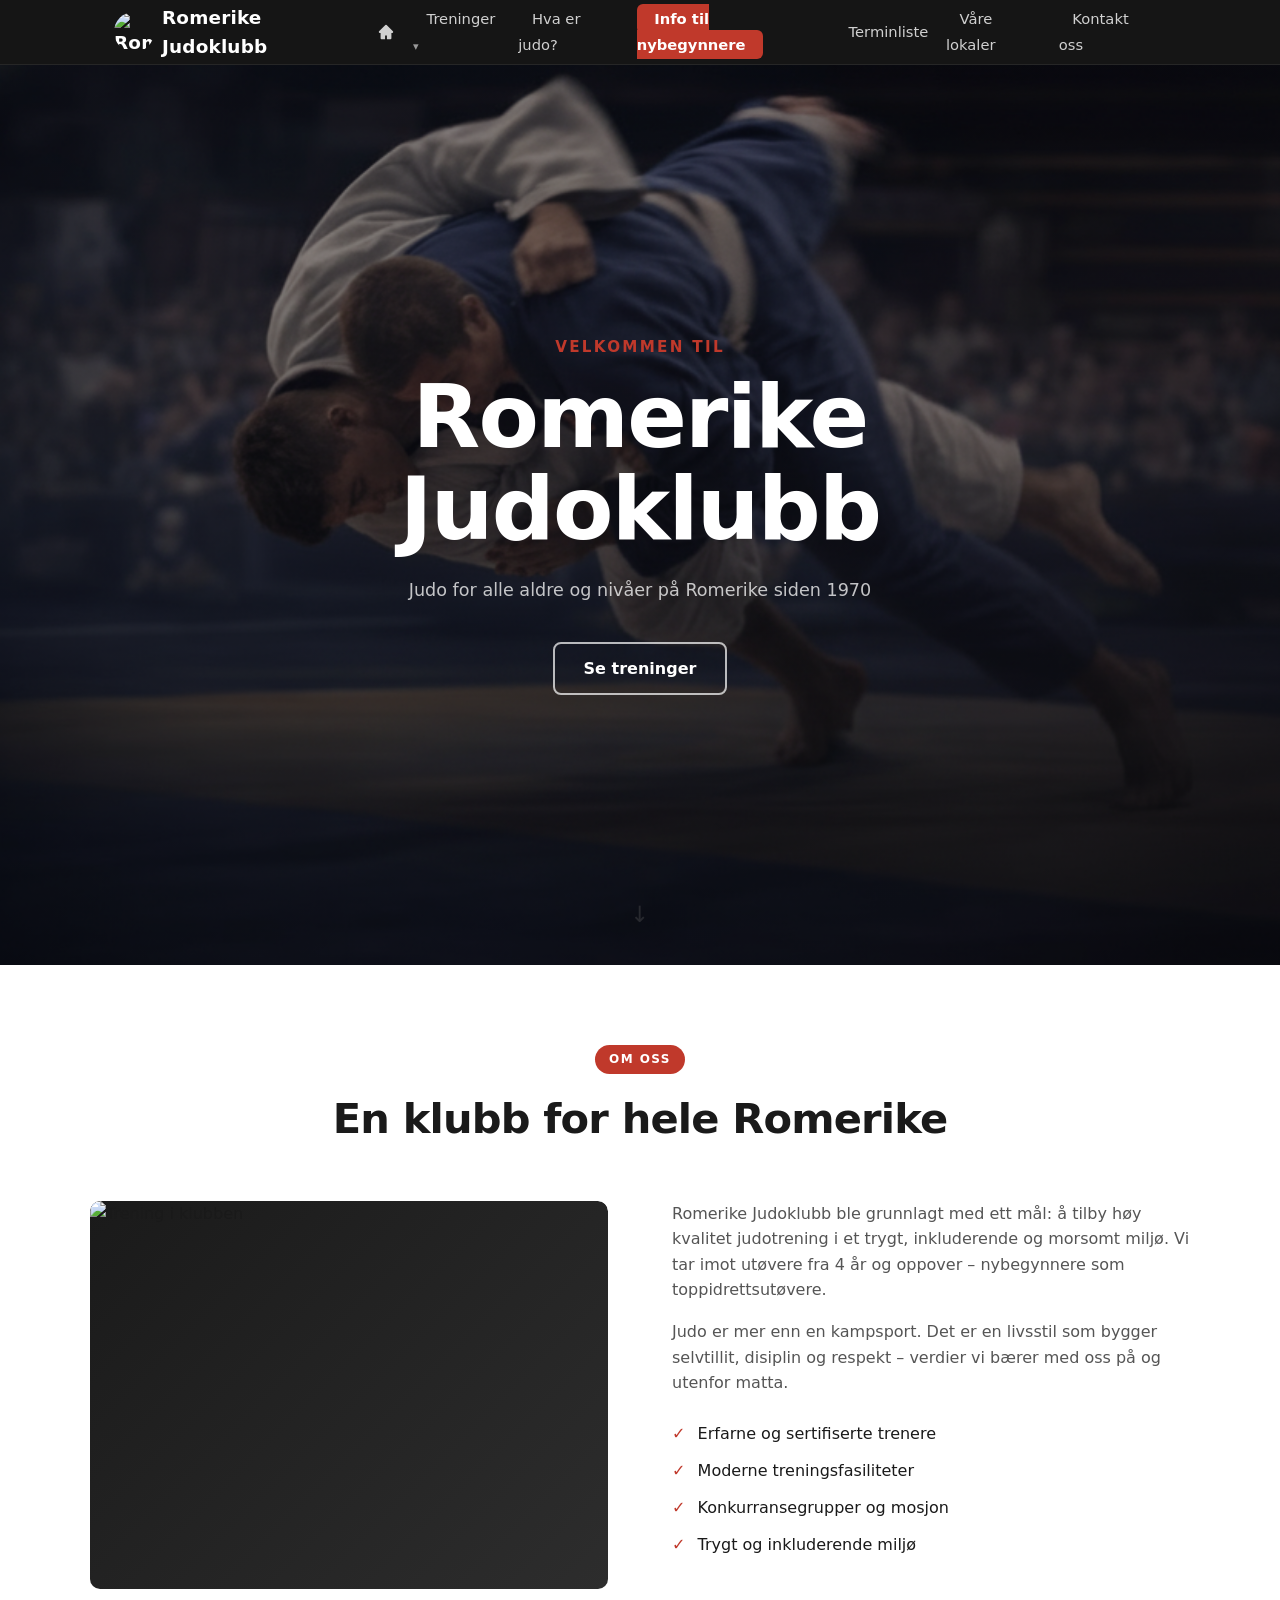
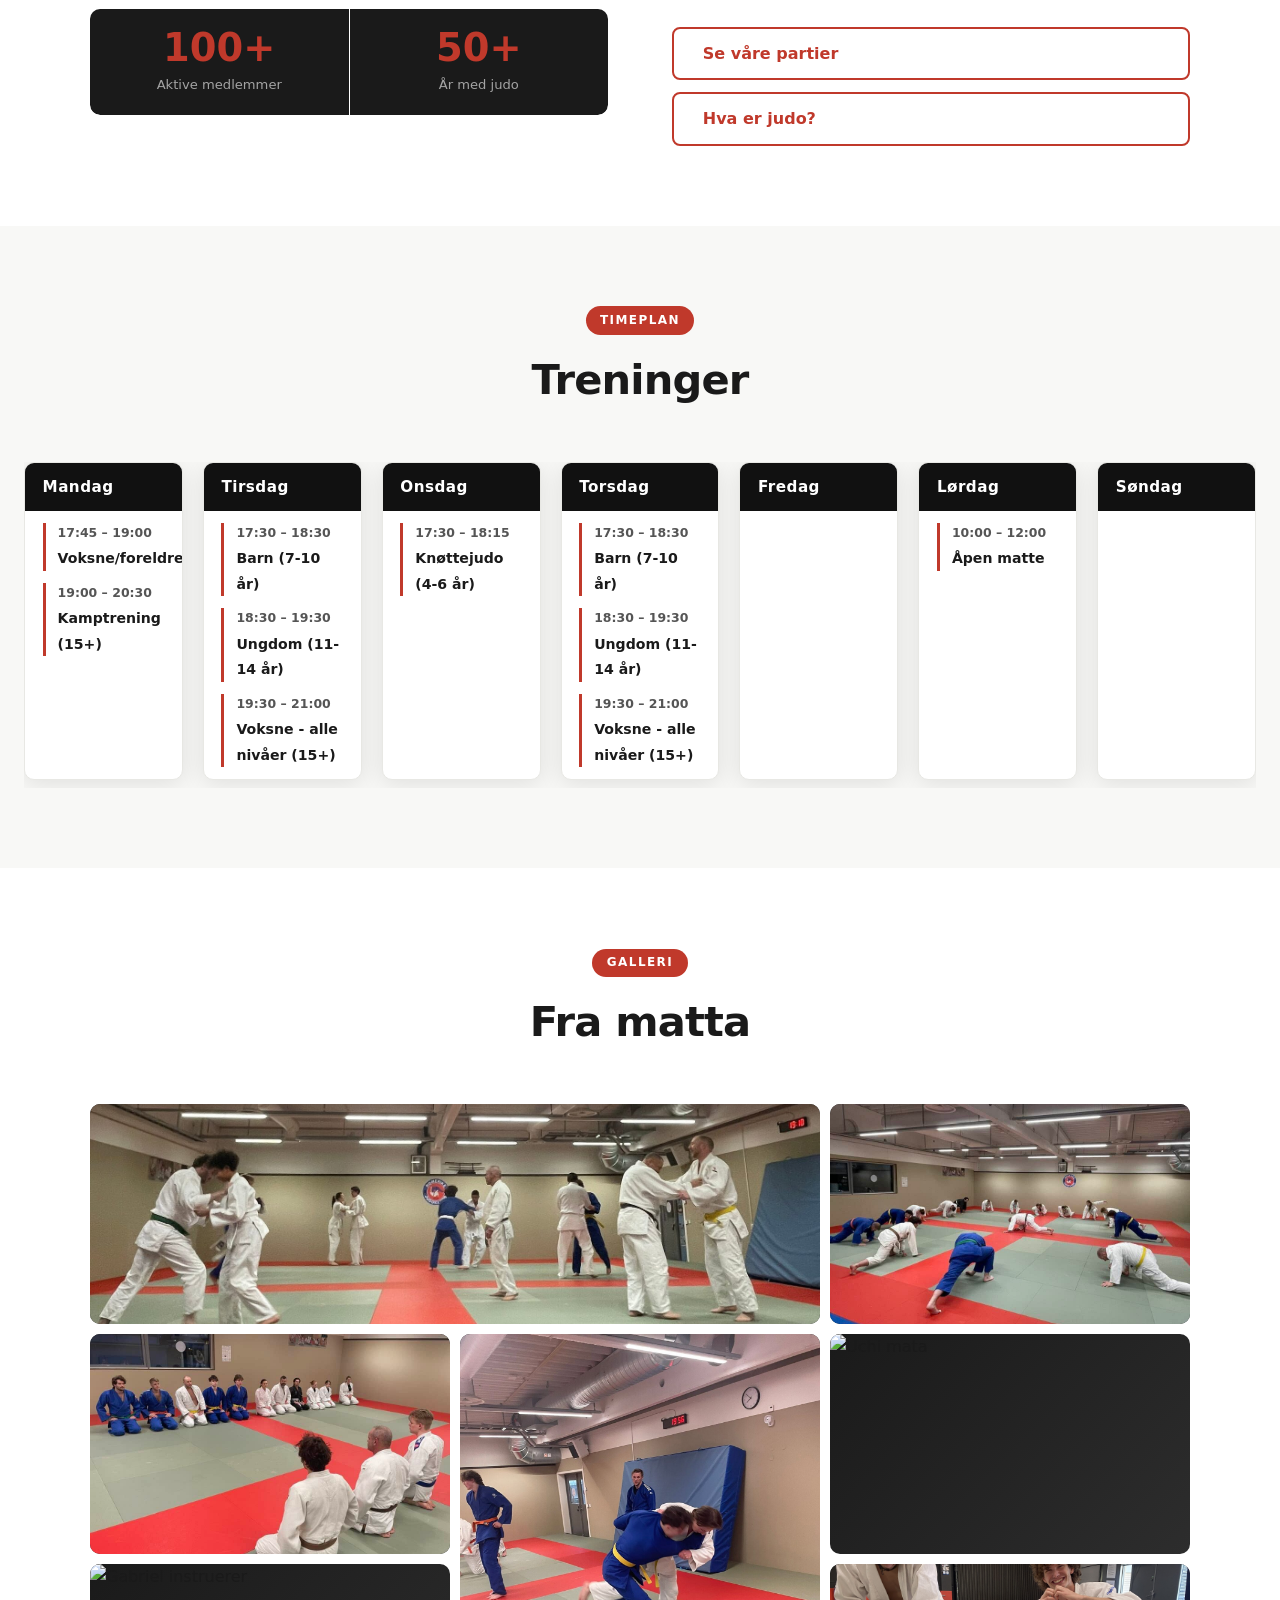
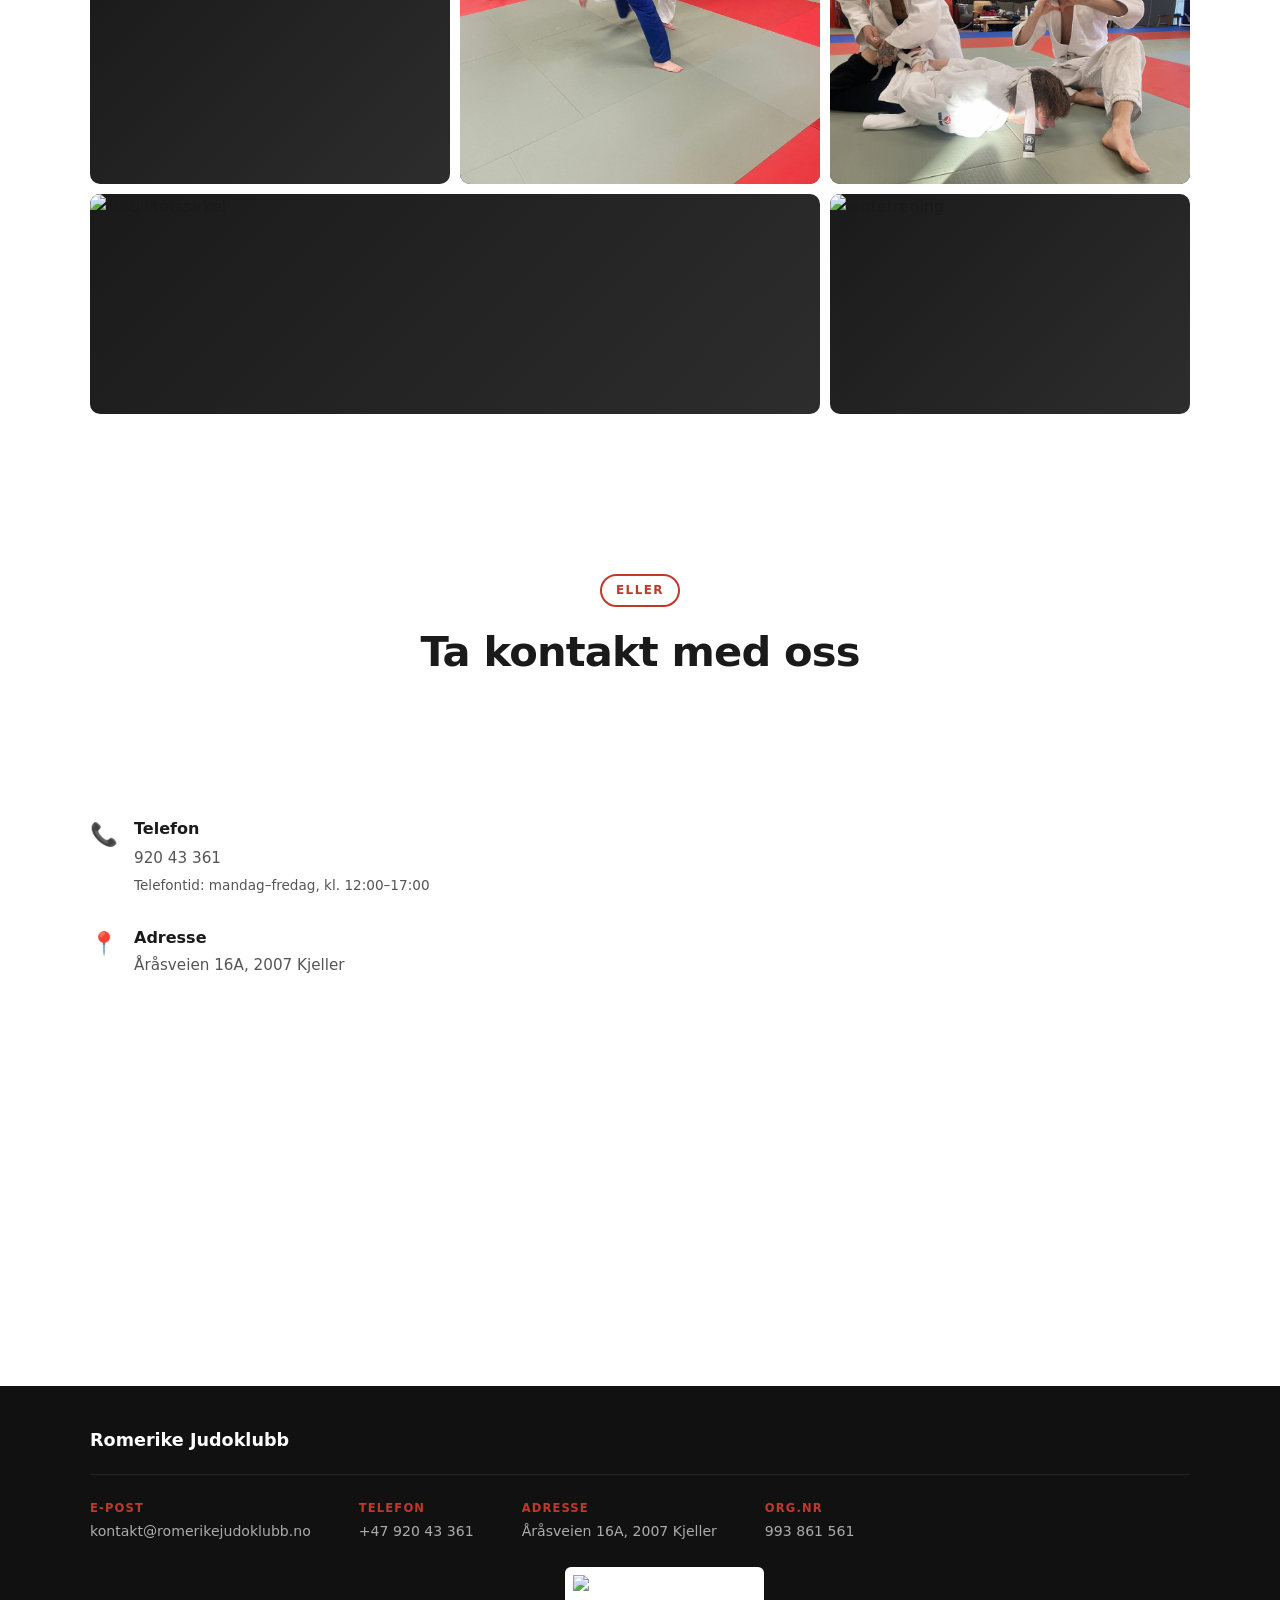
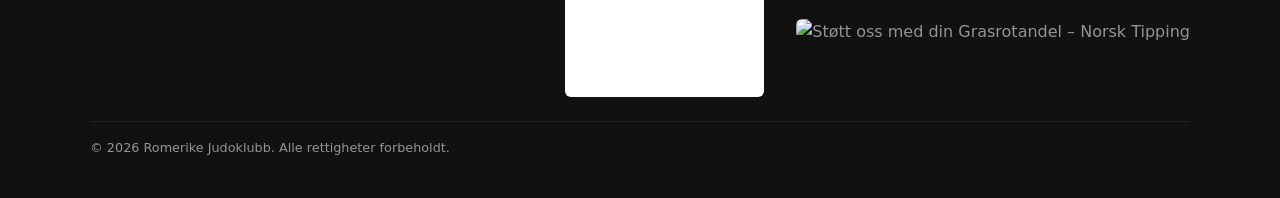
==== index.html @ 0ca70400 "Interaktivt kart, bedre bildebeskjæring, trenerbio-avsnitt, fjern kontonummer, oppdater tekst" ====
<!DOCTYPE html>
<html lang="no">
<head>
  <meta charset="UTF-8" />
  <meta name="viewport" content="width=device-width, initial-scale=1.0" />
  <title>Romerike Judoklubb</title>
  <meta name="description" content="Judo for alle aldre og nivåer - Kom og tren med oss!" />
  <link rel="stylesheet" href="style.css" />
  <link rel="icon" href="pictures/logo.webp" type="image/webp">
  <style>
    .session {
      cursor: pointer;
    }

    #session-tooltip {
      position: fixed;
      z-index: 9999;
      background: #ffffff;
      color: #111111;
      border-radius: 10px;
      box-shadow: 0 8px 32px rgba(0,0,0,0.18);
      padding: 1rem 1.25rem;
      width: 240px;
      pointer-events: none;
      opacity: 0;
      transform: translateY(6px);
      transition: opacity 0.15s, transform 0.15s;
      border-top: 3px solid #c0392b;
    }

    #session-tooltip.stt-visible {
      opacity: 1;
      transform: translateY(0);
      pointer-events: auto;
    }

    .stt-name {
      font-weight: 800;
      font-size: 0.95rem;
      margin-bottom: 0.4rem;
      color: #111;
    }

    .stt-desc {
      font-size: 0.82rem;
      color: #555;
      line-height: 1.55;
      margin-bottom: 0.5rem;
    }

    .stt-coach {
      font-size: 0.78rem;
      color: #888;
      margin-bottom: 0.75rem;
    }

    .stt-coach strong { color: #333; }

    .stt-link {
      display: inline-block;
      font-size: 0.8rem;
      font-weight: 700;
      color: #c0392b;
      text-decoration: none;
    }

    .stt-link:hover { text-decoration: underline; }
  </style>
</head>
<body>

  <!-- NAVIGATION -->
  <nav id="navbar">
    <div class="nav-inner">
      <a class="logo" href="#hero">
        <img src="pictures/logo.webp" alt="Romerike Judoklubb" class="logo-img" />
        Romerike Judoklubb      </a>
      <button class="burger" id="burger" aria-label="Meny">&#9776;</button>
      <ul class="nav-links" id="nav-links">
        <li><a href="index.html" class="nav-home" aria-label="Hjem"><svg xmlns="http://www.w3.org/2000/svg" width="18" height="18" viewBox="0 0 20 20" fill="currentColor" aria-hidden="true"><path d="M10.707 2.293a1 1 0 0 0-1.414 0l-7 7A1 1 0 0 0 3 11h1v6a1 1 0 0 0 1 1h4v-4h2v4h4a1 1 0 0 0 1-1v-6h1a1 1 0 0 0 .707-1.707l-7-7z"/></svg><span class="nav-home-text">Hjem</span></a></li>
        <li class="dropdown">
          <a href="#treninger" class="dropdown-toggle">Treninger <span class="dropdown-arrow">▾</span></a>
          <ul class="dropdown-menu">
            <li><a href="#treninger">Timeplan</a></li>
            <li><a href="kurs.html">Våre partier</a></li>
            <li><a href="team.html">Våre trenere</a></li>
          </ul>
        </li>
        <li><a href="hva-er-judo.html">Hva er judo?</a></li>
        <li><a href="info-til-nybegynnere.html" class="btn-nav">Info til nybegynnere</a></li>
        <li><a href="kalender.html">Terminliste</a></li>
        <li><a href="lokaler.html">Våre lokaler</a></li>
        <li><a href="#kontakt">Kontakt oss</a></li>
      </ul>
    </div>
  </nav>

  <!-- HERO -->
  <section id="hero">
    <img src="pictures/Hero 2.png" alt="" class="hero-bg" />
    <div class="hero-overlay"></div>
    <div class="hero-content">
      <p class="hero-sub">Velkommen til</p>
      <h1>Romerike<br/>Judoklubb</h1>
      <p class="hero-desc">Judo for alle aldre og nivåer på Romerike siden 1970</p>
      <div class="hero-btns">
        <a href="#treninger" class="btn btn-outline">Se treninger</a>
      </div>
    </div>
    <div class="hero-scroll">&#8595;</div>
  </section>

  <!-- OM OSS -->
  <section id="om-oss" class="section">
    <div class="container">
      <div class="section-header">
        <span class="label">Om oss</span>
        <h2>En klubb for hele Romerike</h2>
      </div>
      <div class="about-grid">
        <div class="about-text">
          <p>Romerike Judoklubb ble grunnlagt med ett mål: å tilby høy kvalitet judotrening i et trygt, inkluderende og morsomt miljø. Vi tar imot utøvere fra 4 år og oppover – nybegynnere som toppidrettsutøvere.</p>
          <p>Judo er mer enn en kampsport. Det er en livsstil som bygger selvtillit, disiplin og respekt – verdier vi bærer med oss på og utenfor matta.</p>
          <ul class="checkmarks">
            <li>Erfarne og sertifiserte trenere</li>
            <li>Moderne treningsfasiliteter</li>
            <li>Konkurransegrupper og mosjon</li>
            <li>Trygt og inkluderende miljø</li>
          </ul>
        </div>
        <div class="about-img-wrap">
          <div class="about-img-placeholder">
            <img src="pictures/Gruppebilde.jpg" alt="Trening i klubben" class="about-img" />
          </div>
          <div class="about-stats-overlay">
            <div class="stat"><span class="stat-num">100+</span><span class="stat-label">Aktive medlemmer</span></div>
            <div class="stat"><span class="stat-num">50+</span><span class="stat-label">År med judo</span></div>
          </div>
        </div>
        <div class="about-btns">
          <a href="kurs.html" class="btn btn-outline-red">Se våre partier</a>
          <a href="hva-er-judo.html" class="btn btn-outline-red">Hva er judo?</a>
        </div>
      </div>
    </div>
  </section>

  <!-- TRENINGER -->
  <section id="treninger" class="section section-dark">
    <div class="container-wide">
      <div class="section-header">
        <span class="label">Timeplan</span>
        <h2>Treninger</h2>
      </div>
      <div class="schedule">
        <div class="schedule-card">
          <div class="day">Mandag</div>
          <div class="sessions">
            <div class="session" data-name="Voksne/foreldre" data-desc="Dette er for deg som ønsker å trene litt judo, men på en trygg og rolig måte. Vi fokuserer på judorelaterte øvelser og kast, med stor vekt på skadeforebygging og en rolig tilnærming til judo. Treningene er åpne for alle, og vi oppfordrer spesielt foreldre og andre voksne utøvere til å bli med!" data-coach="Ståle Barreng" data-href="kurs.html#voksne-foreldre">
              <span class="time">17:45 – 19:00</span>
              <span class="class-name">Voksne/foreldre</span>
            </div>
            <div class="session" data-name="Kamptrening (15+)" data-desc="Intensiv kamptrening for de som ønsker å konkurrere eller pushe grensene sine. Fokus på randori og kampstrategi." data-coach="Ståle Barreng" data-href="kurs.html#kamptrening">
              <span class="time">19:00 – 20:30</span>
              <span class="class-name">Kamptrening (15+)</span>
            </div>
          </div>
        </div>
        <div class="schedule-card">
          <div class="day">Tirsdag</div>
          <div class="sessions">
            <div class="session" data-name="Barn (7-10 år)" data-desc="Barna lærer judoteknikk, regler og respekt for makkeren i et trygt og morsomt miljø." data-coach="Ståle Barreng" data-href="kurs.html#barn">
              <span class="time">17:30 – 18:30</span>
              <span class="class-name">Barn (7-10 år)</span>
            </div>
            <div class="session" data-name="Ungdom (11-14 år)" data-desc="For ungdom som vil utvikle tekniske ferdigheter og konkurransekunnskap. Fokus på kast, nedtagninger og randori." data-coach="Ståle Barreng" data-href="kurs.html#ungdom">
              <span class="time">18:30 – 19:30</span>
              <span class="class-name">Ungdom (11-14 år)</span>
            </div>
            <div class="session" data-name="Voksne – alle nivåer" data-desc="For alle voksne fra nybegynner til erfaren. Treningen dekker teknikk, kast og bakkejudo i et inkluderende miljø." data-coach="Filip Banach" data-href="kurs.html#voksne">
              <span class="time">19:30 – 21:00</span>
              <span class="class-name">Voksne - alle nivåer (15+)</span>
            </div>
          </div>
        </div>
        <div class="schedule-card">
          <div class="day">Onsdag</div>
          <div class="sessions">
            <div class="session" data-name="Knøttejudo (4-6 år)" data-desc="En lekbasert introduksjon til judo for de aller yngste. Fokus på motorikk, koordinasjon og gleden ved bevegelse." data-coach="Ståle Barreng" data-href="kurs.html#knottejudo">
              <span class="time">17:30 – 18:15</span>
              <span class="class-name">Knøttejudo (4-6 år)</span>
            </div>
          </div>
        </div>
        <div class="schedule-card">
          <div class="day">Torsdag</div>
          <div class="sessions">
            <div class="session" data-name="Barn (7-10 år)" data-desc="Barna lærer judoteknikk, regler og respekt for makkeren i et trygt og morsomt miljø." data-coach="Gabriel Krippendorf" data-href="kurs.html#barn">
              <span class="time">17:30 – 18:30</span>
              <span class="class-name">Barn (7-10 år)</span>
            </div>
            <div class="session" data-name="Ungdom (11-14 år)" data-desc="For ungdom som vil utvikle tekniske ferdigheter og konkurransekunnskap. Fokus på kast, nedtagninger og randori." data-coach="Gabriel Krippendorf" data-href="kurs.html#ungdom">
              <span class="time">18:30 – 19:30</span>
              <span class="class-name">Ungdom (11-14 år)</span>
            </div>
            <div class="session" data-name="Voksne – alle nivåer" data-desc="For alle voksne fra nybegynner til erfaren. Treningen dekker teknikk, kast og bakkejudo i et inkluderende miljø." data-coach="Gabriel Krippendorf" data-href="kurs.html#voksne">
              <span class="time">19:30 – 21:00</span>
              <span class="class-name">Voksne - alle nivåer (15+)</span>
            </div>
          </div>
        </div>
        <div class="schedule-card">
          <div class="day">Fredag</div>
          <div class="sessions"></div>
        </div>
        <div class="schedule-card">
          <div class="day">Lørdag</div>
          <div class="sessions">
            <div class="session" data-name="Åpen matte" data-desc="For alle! Judo, kaffe og en sosial prat." data-coach="Alle trenere" data-href="kurs.html#apen-matte">
              <span class="time">10:00 – 12:00</span>
              <span class="class-name">Åpen matte</span>
            </div>
          </div>
        </div>
        <div class="schedule-card">
          <div class="day">Søndag</div>
          <div class="sessions"></div>
        </div>
      </div>
    </div>
  </section>


  <!-- GALLERI -->
  <section id="galleri" class="section">
    <div class="container">
      <div class="section-header">
        <span class="label">Galleri</span>
        <h2>Fra matta</h2>
      </div>
      <div class="gallery">
        <div class="gallery-item gallery-wide">
          <img src="pictures/galleri-trening-matte.jpg" alt="Trening på matta" />
        </div>
        <div class="gallery-item">
          <img src="pictures/galleri-tojning.jpg" alt="Tøyning før trening" />
        </div>
        <div class="gallery-item">
          <img src="pictures/galleri-samling.jpg" alt="Samling på matta" />
        </div>
        <div class="gallery-item gallery-tall">
          <img src="pictures/galleri-kast.jpg" alt="Kast under trening" />
        </div>
        <div class="gallery-item">
          <img src="pictures/Uchi mata gulbelte.jpg" alt="Uchi mata" />
        </div>
        <div class="gallery-item">
          <img src="pictures/Gabriel Instruerer.jpg" alt="Gabriel instruerer" />
        </div>
        <div class="gallery-item gallery-wide">
          <img src="pictures/Mobilitetssirkel.JPG" alt="Mobilitetssirkel" />
        </div>
        <div class="gallery-item">
          <img src="pictures/Bundet fast.jpeg" alt="Bundet fast" />
        </div>
        <div class="gallery-item">
          <img src="pictures/Jentetrening.jpg" alt="Jentetrening" />
        </div>
      </div>
    </div>
  </section>

  <!-- KONTAKT -->
  <section id="kontakt" class="section">
    <div class="container">
      <div class="section-header">
        <span class="label" style="background:white;color:#c0392b;border:2px solid #c0392b;">Eller</span>
        <h2>Ta kontakt med oss</h2>
      </div>
      <div class="contact-info">
        <div class="contact-item">
          <div class="contact-icon">✉️</div>
          <div>
            <strong>E-post</strong>
            <a href="mailto:kontakt@romerikejudoklubb.no">kontakt@romerikejudoklubb.no</a>
          </div>
        </div>
        <div class="contact-item">
          <div class="contact-icon">📞</div>
          <div>
            <strong>Telefon</strong>
            <a href="tel:+4792043361">920 43 361</a>
            <p style="margin-top:0.3rem;font-size:0.85rem;">Telefontid: mandag–fredag, kl. 12:00–17:00</p>
          </div>
        </div>
        <div class="contact-item">
          <div class="contact-icon">📍</div>
          <div>
            <strong>Adresse</strong>
            <p>Åråsveien 16A, 2007 Kjeller</p>
          </div>
        </div>
        <iframe
          src="https://www.google.com/maps?q=%C3%85r%C3%A5sveien+16A,+2007+Kjeller&output=embed"
          width="100%" height="300" style="border:0;border-radius:10px;margin-top:0.5rem;display:block;"
          allowfullscreen="" loading="lazy" referrerpolicy="no-referrer-when-upgrade"
          title="Kart – Åråsveien 16A, Kjeller"></iframe>
      </div>
    </div>
  </section>

  <!-- FOOTER -->
  <footer>
    <div class="container footer-inner">
      <div class="footer-top">
        <div class="footer-logo">Romerike Judoklubb</div>
      </div>
      <div class="footer-contact">
        <div class="footer-contact-item">
          <span class="footer-contact-label">E-post</span>
          <a href="mailto:kontakt@romerikejudoklubb.no">kontakt@romerikejudoklubb.no</a>
        </div>
        <div class="footer-contact-item">
          <span class="footer-contact-label">Telefon</span>
          <a href="tel:+4792043361">+47 920 43 361</a>
        </div>
        <div class="footer-contact-item">
          <span class="footer-contact-label">Adresse</span>
          <span>Åråsveien 16A, 2007 Kjeller</span>
        </div>
        <div class="footer-contact-item">
          <span class="footer-contact-label">Org.nr</span>
          <span>993 861 561</span>
        </div>
      </div>
      <div class="footer-logos">
        <a href="https://www.judo.no/" target="_blank" rel="noopener">
          <img src="pictures/NJF-logo.jpg" alt="Norges Judo Forbund" class="footer-njf-logo" />
        </a>
        <a href="https://www.norsk-tipping.no/grasrotandelen/din-mottaker/993861561" target="_blank" rel="noopener" class="footer-grasrot">
          <img src="pictures/Grasrot+Plakat+Liggende.webp" alt="Støtt oss med din Grasrotandel – Norsk Tipping" />
        </a>
      </div>
      <p class="footer-copy">&copy; 2026 Romerike Judoklubb. Alle rettigheter forbeholdt.</p>
    </div>
  </footer>


  <script src="script.js"></script>

  <div id="session-tooltip" aria-hidden="true">
    <div class="stt-name"></div>
    <div class="stt-desc"></div>
    <div class="stt-coach"></div>
    <a href="#" class="stt-link">Se våre partier →</a>
  </div>

  <script>
    (function () {
      const tooltip = document.getElementById('session-tooltip');
      const ttName = tooltip.querySelector('.stt-name');
      const ttDesc = tooltip.querySelector('.stt-desc');
      const ttCoach = tooltip.querySelector('.stt-coach');
      const ttLink = tooltip.querySelector('.stt-link');
      let hideTimer;
      let activeEl = null;

      function position(el) {
        const r = el.getBoundingClientRect();
        const tw = 240;
        let left = r.right + 12;
        let top = r.top;
        if (left + tw > window.innerWidth - 8) left = r.left - tw - 12;
        if (left < 8) left = 8;
        const th = tooltip.offsetHeight;
        if (top + th > window.innerHeight - 8) top = window.innerHeight - th - 8;
        if (top < 8) top = 8;
        tooltip.style.left = left + 'px';
        tooltip.style.top = top + 'px';
      }

      function show(el) {
        clearTimeout(hideTimer);
        ttName.textContent = el.dataset.name;
        ttDesc.textContent = el.dataset.desc;
        ttCoach.innerHTML = '<strong>Trener:</strong> ' + el.dataset.coach;
        ttLink.href = el.dataset.href;
        tooltip.setAttribute('aria-hidden', 'false');
        tooltip.classList.add('stt-visible');
        position(el);
        activeEl = el;
      }

      function hide() {
        tooltip.classList.remove('stt-visible');
        tooltip.setAttribute('aria-hidden', 'true');
        activeEl = null;
      }

      function scheduleHide() {
        hideTimer = setTimeout(hide, 120);
      }

      document.querySelectorAll('.session[data-name]').forEach(function (el) {
        el.addEventListener('mouseenter', function () { show(el); });
        el.addEventListener('mouseleave', scheduleHide);
        el.addEventListener('click', function (e) {
          if (activeEl === el) { hide(); } else { show(el); e.stopPropagation(); }
        });
      });

      tooltip.addEventListener('mouseenter', function () { clearTimeout(hideTimer); });
      tooltip.addEventListener('mouseleave', scheduleHide);
      document.addEventListener('click', hide);
    })();
  </script>
</body>
</html>
---- style.css ----
/* ===== RESET & BASE ===== */
*, *::before, *::after { box-sizing: border-box; margin: 0; padding: 0; }

:root {
  --red:    #c0392b;
  --red-dk: #96281b;
  --white:  #ffffff;
  --off-white: #f8f8f6;
  --dark:   #1a1a1a;
  --dark2:  #111111;
  --grey:   #555555;
  --light-grey: #e8e8e4;
  --radius: 10px;
  --shadow: 0 4px 24px rgba(0,0,0,0.10);
}

html {
  scroll-behavior: smooth;
  overflow-x: clip;
  width: 100%;
}

body {
  font-family: 'Segoe UI', system-ui, sans-serif;
  color: var(--dark);
  background: var(--white);
  line-height: 1.6;
  overflow-x: clip;
  width: 100%;
}

a { color: inherit; text-decoration: none; }
img { max-width: 100%; }

/* ===== NAVBAR ===== */
#navbar {
  position: sticky;
  top: 0;
  z-index: 100;
  background: rgba(17, 17, 17, 0.98);
  border-bottom: 1px solid rgba(255,255,255,0.07);
}

.nav-inner {
  max-width: 1100px; margin: 0 auto;
  display: flex; align-items: center; justify-content: space-between;
  padding: 0 1.5rem; height: 64px;
}

.logo {
  color: var(--white); font-weight: 700; font-size: 1.15rem;
  display: flex; align-items: center; gap: 0.5rem;
  letter-spacing: 0.01em;
}

.logo-icon { color: var(--red); font-size: 0.7rem; }

.logo-img { height: 40px; width: 40px; object-fit: contain; border-radius: 50%; }

.nav-links {
  display: flex; align-items: center; gap: 0.25rem;
  list-style: none;
}

.nav-links a {
  color: rgba(255,255,255,0.8); padding: 0.4rem 0.85rem;
  border-radius: 6px; font-size: 0.92rem; transition: color 0.2s;
}

.nav-links a:hover { color: var(--white); }

.dropdown { position: relative; }

.dropdown-arrow { font-size: 0.7rem; opacity: 0.7; }

.dropdown-menu {
  display: none;
  position: absolute;
  top: 100%;
  left: 0;
  background: rgba(17,17,17,0.98);
  border: 1px solid rgba(255,255,255,0.08);
  border-radius: 8px;
  padding: 0.4rem 0;
  padding-top: 12px;
  min-width: 160px;
  list-style: none;
  z-index: 200;
  box-shadow: 0 8px 24px rgba(0,0,0,0.4);
}

.dropdown:hover .dropdown-menu { display: block; }

.dropdown-menu a {
  display: block;
  padding: 0.5rem 1rem;
  color: rgba(255,255,255,0.8);
  font-size: 0.9rem;
  white-space: nowrap;
  border-radius: 0;
}

.dropdown-menu a:hover {
  color: var(--white);
  background: rgba(255,255,255,0.06);
}

.nav-home { display: flex !important; align-items: center; gap: 0.4rem; }
.nav-home svg { flex-shrink: 0; }
.nav-home-text { display: none; }

.btn-nav {
  background: var(--red) !important; color: var(--white) !important;
  padding: 0.4rem 1.1rem !important; border-radius: 6px !important;
  font-weight: 600 !important;
}

.btn-nav:hover { background: var(--red-dk) !important; }

.burger {
  display: none; background: none; border: none;
  color: white; font-size: 1.5rem; cursor: pointer;
}

/* ===== BUTTONS ===== */
.btn {
  display: inline-block; padding: 0.75rem 1.8rem;
  border-radius: 8px; font-weight: 600; font-size: 1rem;
  cursor: pointer; transition: all 0.2s;
}

.btn-primary {
  background: var(--red); color: var(--white);
}
.btn-primary:hover { background: var(--red-dk); transform: translateY(-1px); }

.btn-outline {
  background: transparent; color: var(--white);
  border: 2px solid rgba(255,255,255,0.7);
}
.btn-outline:hover { border-color: white; background: rgba(255,255,255,0.08); }

.btn-outline-red {
  background: transparent; color: var(--red);
  border: 2px solid var(--red);
}
.btn-outline-red:hover { background: var(--red); color: var(--white); }

/* ===== HERO ===== */
#hero {
  position: relative;
  min-height: 100vh;
  display: flex; align-items: center; justify-content: center;
  background: #080d18;
  overflow: hidden;
}

.hero-bg {
  position: absolute; inset: 0;
  width: 100%; height: 100%;
  object-fit: cover; object-position: center top;
  z-index: 0;
}

.hero-overlay {
  position: absolute; inset: 0;
  background: linear-gradient(to bottom, rgba(0,0,0,0.35) 0%, rgba(0,0,0,0.6) 100%);
  z-index: 1;
}

.hero-content {
  position: relative; z-index: 3;
  text-align: center;
  padding: 2rem 1.5rem;
  max-width: 700px;
}

.hero-sub {
  color: var(--red); font-size: 0.95rem; font-weight: 600;
  letter-spacing: 0.15em; text-transform: uppercase; margin-bottom: 0.75rem;
}

.hero-content h1 {
  font-size: clamp(2.8rem, 7vw, 5.5rem);
  font-weight: 900; color: var(--white);
  line-height: 1.05; margin-bottom: 1.25rem;
  letter-spacing: -0.02em;
}

.hero-desc {
  color: rgba(255,255,255,0.75); font-size: 1.1rem;
  margin-bottom: 2.25rem; line-height: 1.7;
}

.hero-btns { display: flex; gap: 1rem; justify-content: center; flex-wrap: wrap; }

.hero-scroll {
  position: absolute; bottom: 2rem; left: 50%; transform: translateX(-50%);
  color: rgba(255,255,255,0.3); font-size: 1.4rem;
  animation: bounce 2s infinite;
}

@keyframes bounce {
  0%, 100% { transform: translateX(-50%) translateY(0); }
  50% { transform: translateX(-50%) translateY(8px); }
}

/* ===== SECTION BASE ===== */
.section { padding: 5rem 1.5rem; }
.section-dark { background: var(--off-white); }

.container { max-width: 1100px; margin: 0 auto; }
.container-wide { max-width: 1400px; margin: 0 auto; }

.section-header {
  text-align: center; margin-bottom: 3rem;
}

.label {
  display: inline-block;
  background: var(--red); color: white;
  font-size: 0.75rem; font-weight: 700;
  letter-spacing: 0.12em; text-transform: uppercase;
  padding: 0.3rem 0.9rem; border-radius: 20px;
  margin-bottom: 0.75rem;
}

.section-header h2 {
  font-size: clamp(1.8rem, 4vw, 2.6rem);
  font-weight: 800; letter-spacing: -0.02em;
}

/* ===== ABOUT ===== */
.about-grid {
  display: grid; grid-template-columns: 1fr 1fr; gap: 4rem;
  align-items: start;
}

.about-text p { color: var(--grey); margin-bottom: 1rem; }

.checkmarks { list-style: none; margin-top: 1.25rem; }
.checkmarks li {
  padding: 0.35rem 0; padding-left: 1.6rem; position: relative;
  color: var(--dark); font-weight: 500;
}
.checkmarks li::before {
  content: '✓'; position: absolute; left: 0;
  color: var(--red); font-weight: 700;
}

.about-stats {
  display: grid; grid-template-columns: 1fr 1fr; gap: 1.25rem;
}

.stat {
  background: var(--off-white); border-radius: var(--radius);
  padding: 1.5rem 1.25rem; text-align: center;
  border: 1px solid var(--light-grey);
}

.stat-num {
  display: block; font-size: 2.4rem; font-weight: 900;
  color: var(--red); line-height: 1;
}

.stat-label {
  display: block; font-size: 0.82rem; color: var(--grey);
  margin-top: 0.4rem; font-weight: 500;
}

/* ===== SCHEDULE ===== */
.schedule {
  display: grid;
  grid-template-columns: repeat(7, 1fr);
  gap: 1.25rem;
  overflow-x: auto;
  padding-bottom: 0.5rem;
}

.schedule-card {
  min-width: 130px;
}

.schedule-card {
  background: var(--white); border-radius: var(--radius);
  box-shadow: var(--shadow); overflow: hidden;
  border: 1px solid var(--light-grey);
}

.day {
  background: var(--dark2); color: var(--white);
  padding: 0.75rem 1.1rem; font-weight: 700; font-size: 0.95rem;
  letter-spacing: 0.03em;
}

.sessions { padding: 0.75rem 1.1rem; display: flex; flex-direction: column; gap: 0.75rem; }

.session { border-left: 3px solid var(--red); padding-left: 0.75rem; }

.time {
  display: block; font-size: 0.78rem; color: var(--grey);
  font-weight: 600; margin-bottom: 0.15rem;
}

.class-name { font-size: 0.88rem; font-weight: 600; }

/* ===== CARDS ===== */
.cards {
  display: grid; grid-template-columns: repeat(auto-fill, minmax(230px, 1fr));
  gap: 1.5rem;
}

.card {
  background: var(--white); border: 1px solid var(--light-grey);
  border-radius: var(--radius); padding: 2rem 1.5rem;
  box-shadow: var(--shadow); transition: transform 0.2s, box-shadow 0.2s;
  text-align: center;
}

.card:hover { transform: translateY(-4px); box-shadow: 0 8px 32px rgba(0,0,0,0.13); }

.card-icon { font-size: 2.2rem; margin-bottom: 0.75rem; }
.card h3 { font-size: 1.15rem; font-weight: 700; margin-bottom: 0.25rem; }
.card-age {
  display: inline-block; background: var(--red); color: white;
  font-size: 0.72rem; font-weight: 700; padding: 0.2rem 0.7rem;
  border-radius: 20px; margin-bottom: 0.75rem;
}
.card p { color: var(--grey); font-size: 0.9rem; line-height: 1.6; }

/* ===== NEWS ===== */
.news-grid {
  display: grid; grid-template-columns: repeat(auto-fill, minmax(280px, 1fr));
  gap: 1.5rem;
}

.news-card {
  background: var(--white); border-radius: var(--radius);
  padding: 1.75rem; box-shadow: var(--shadow);
  border: 1px solid var(--light-grey); transition: transform 0.2s;
}
.news-card:hover { transform: translateY(-3px); }

.news-date {
  font-size: 0.75rem; font-weight: 700; color: var(--red);
  text-transform: uppercase; letter-spacing: 0.1em; margin-bottom: 0.5rem;
}

.news-card h3 { font-size: 1.05rem; font-weight: 700; margin-bottom: 0.6rem; }
.news-card p { color: var(--grey); font-size: 0.9rem; margin-bottom: 1rem; }
.news-link { color: var(--red); font-weight: 600; font-size: 0.88rem; }
.news-link:hover { text-decoration: underline; }

/* ===== CONTACT ===== */
.contact-grid {
  display: grid; grid-template-columns: 1fr 1.4fr; gap: 4rem;
  align-items: start;
}

.contact-grid--form-only {
  grid-template-columns: 1fr;
  max-width: 600px;
  margin: 0 auto;
}

.contact-item {
  display: flex; gap: 1rem; align-items: flex-start;
  margin-bottom: 1.75rem;
}

.contact-icon { font-size: 1.4rem; flex-shrink: 0; margin-top: 0.1rem; }

.contact-item strong { display: block; font-weight: 700; margin-bottom: 0.2rem; }
.contact-item p, .contact-item a { color: var(--grey); font-size: 0.95rem; }
.contact-item a:hover { color: var(--red); }

.contact-form { display: flex; flex-direction: column; gap: 1.1rem; }

.form-group { display: flex; flex-direction: column; gap: 0.35rem; }

.form-group label { font-weight: 600; font-size: 0.88rem; }

.form-group input,
.form-group textarea {
  border: 1.5px solid var(--light-grey); border-radius: 8px;
  padding: 0.7rem 1rem; font-size: 0.95rem; font-family: inherit;
  transition: border-color 0.2s; background: var(--white);
  resize: vertical;
}

.form-group input:focus,
.form-group textarea:focus {
  outline: none; border-color: var(--red);
  box-shadow: 0 0 0 3px rgba(192,57,43,0.1);
}

.form-success {
  display: none; color: #2e7d32; font-weight: 600; font-size: 0.92rem;
}

/* ===== FOOTER ===== */
footer {
  background: var(--dark2); color: rgba(255,255,255,0.55);
  padding: 2.5rem 1.5rem;
}

.footer-inner {
  display: flex; flex-direction: column;
  gap: 1.5rem;
}

.footer-top {
  display: flex; align-items: center; justify-content: space-between;
  flex-wrap: wrap; gap: 1rem;
  padding-bottom: 1.25rem;
  border-bottom: 1px solid rgba(255,255,255,0.08);
}

.footer-logo {
  color: var(--white); font-weight: 800; font-size: 1.1rem;
}

.footer-links { display: flex; gap: 1.5rem; flex-wrap: wrap; }
.footer-links a { font-size: 0.88rem; transition: color 0.2s; }
.footer-links a:hover { color: var(--white); }

.footer-contact {
  display: flex; flex-wrap: wrap; gap: 1.25rem 3rem;
}

.footer-contact-item {
  display: flex; flex-direction: column; gap: 0.2rem;
}

.footer-contact-label {
  font-size: 0.72rem; font-weight: 700; text-transform: uppercase;
  letter-spacing: 0.1em; color: var(--red);
}

.footer-contact-item a,
.footer-contact-item span:not(.footer-contact-label) {
  font-size: 0.88rem; color: rgba(255,255,255,0.65);
}

.footer-contact-item a:hover { color: var(--white); }

.footer-logos {
  display: flex;
  flex-direction: row;
  align-items: center;
  gap: 2rem;
  flex-wrap: wrap;
  margin-left: auto;
}

.footer-grasrot {
  display: block;
  max-width: min(480px, 100%);
  border-radius: 6px;
  overflow: hidden;
  transition: opacity 0.2s;
}
.footer-grasrot:hover { opacity: 0.85; }
.footer-grasrot img { width: 100%; display: block; }

.footer-logos a:not(.footer-grasrot) { transition: opacity 0.2s; }
.footer-logos a:not(.footer-grasrot):hover { opacity: 0.85; }

.footer-njf-logo {
  display: block;
  height: 130px;
  width: auto;
  border-radius: 6px;
  flex-shrink: 0;
  background: white;
  padding: 8px;
}

@media (max-width: 768px) {
  .footer-logos { flex-direction: column; align-items: flex-start; margin-left: 0; }
}

.footer-copy {
  font-size: 0.8rem;
  padding-top: 1rem;
  border-top: 1px solid rgba(255,255,255,0.08);
}


/* ===== ABOUT IMAGE ===== */
.about-img-wrap {
  position: relative; border-radius: var(--radius); overflow: hidden;
  grid-row: 1 / 3;
}

.about-btns {
  display: flex; flex-direction: column; gap: 0.75rem; align-self: start;
}

.about-img-placeholder {
  width: 100%; aspect-ratio: 4/3;
  background: linear-gradient(135deg, #1a1a1a, #2d2d2d);
  border-radius: var(--radius); overflow: hidden;
  position: relative; display: flex; align-items: center; justify-content: center;
}

.about-img {
  position: absolute; inset: 0; width: 100%; height: 100%;
  object-fit: cover; object-position: center;
  border-radius: var(--radius);
}

.about-img[src=""] { display: none; }

.about-stats-overlay {
  display: grid; grid-template-columns: 1fr 1fr; gap: 1px;
  margin-top: 1.25rem;
}

.about-stats-overlay .stat {
  background: var(--dark); color: white;
  border-radius: 0; padding: 1.25rem 1rem; text-align: center;
  border: none;
}

.about-stats-overlay .stat:first-child { border-radius: var(--radius) 0 0 var(--radius); }
.about-stats-overlay .stat:last-child  { border-radius: 0 var(--radius) var(--radius) 0; }

.about-stats-overlay .stat-num { color: var(--red); }
.about-stats-overlay .stat-label { color: rgba(255,255,255,0.6); }

/* ===== GALLERY ===== */
.gallery {
  display: grid;
  grid-template-columns: repeat(3, 1fr);
  grid-auto-rows: 220px;
  grid-auto-flow: row dense;
  gap: 10px;
}

.gallery-item {
  position: relative; overflow: hidden; border-radius: var(--radius);
  background: linear-gradient(135deg, #1a1a1a, #2d2d2d);
  display: flex; align-items: center; justify-content: center;
  cursor: pointer;
}

.gallery-item img {
  position: absolute; inset: 0; width: 100%; height: 100%;
  object-fit: cover; object-position: center;
  transition: transform 0.4s ease;
}

.gallery-item img[src=""] { display: none; }

.gallery-item:hover img { transform: scale(1.06); }

.gallery-wide {
  grid-column: span 2;
}

.gallery-wide img {
  object-position: center 80%;
}

.gallery-item img[src*="Mobilitetssirkel"] {
  object-position: center 40%;
}

.gallery-tall {
  grid-row: span 2;
}

/* ===== IMG HINT (shown when no image) ===== */
.img-hint {
  position: relative; z-index: 1;
  color: rgba(255,255,255,0.4); font-size: 0.82rem; font-weight: 500;
  pointer-events: none; text-align: center; padding: 0.5rem;
}



/* ===== SUB-PAGE HEADER ===== */
.page-header {
  background: linear-gradient(135deg, #080d18 0%, #1a1a1a 40%, #2a0a08 100%);
  padding: 5rem 1.5rem 4rem;
  text-align: center;
  position: relative;
}

.page-header::before {
  content: '';
  position: absolute; inset: 0;
  background: radial-gradient(ellipse 60% 80% at 60% 50%, rgba(192,57,43,0.15) 0%, transparent 70%);
}

.page-header .label,
.page-header h1 { position: relative; z-index: 1; }

.page-header h1 {
  font-size: clamp(2rem, 5vw, 3.5rem);
  font-weight: 900; color: var(--white);
  letter-spacing: -0.02em; margin-top: 0.75rem;
}

/* ===== ANIMATIONS ===== */
.fade-in {
  opacity: 0; transform: translateY(20px);
  transition: opacity 0.5s ease, transform 0.5s ease;
}
.fade-in.visible { opacity: 1; transform: translateY(0); }

/* ===== RESPONSIVE ===== */
@media (max-width: 768px) {
  .section { padding-left: 0; padding-right: 0; }
  .container { padding: 0 1.5rem; }
  .about-grid { grid-template-columns: 1fr; gap: 2.5rem; }
  .about-img-wrap { grid-row: auto; }
  .contact-grid { grid-template-columns: 1fr; gap: 2.5rem; }
  .gallery {
    grid-template-columns: 1fr 1fr;
    grid-auto-rows: 160px;
  }
  .gallery-tall { grid-row: span 2; }

  .nav-links {
    display: none; flex-direction: column;
    position: absolute; top: 64px; left: 0; right: 0;
    background: rgba(17,17,17,0.98);
    padding: 1rem 1.5rem 1.5rem;
    gap: 0.25rem;
  }

  .nav-links.open { display: flex; }
  .nav-links a { display: block; padding: 0.6rem 0.85rem; }
  .burger { display: block; }
  .nav-home-text { display: inline; }

  .dropdown-menu {
    display: none;
    position: static;
    background: transparent;
    border: none;
    box-shadow: none;
    padding: 0;
    text-align: center;
  }
  .dropdown:hover .dropdown-menu { display: none; }
  .dropdown.open .dropdown-menu { display: block; }
  .dropdown-menu a { font-size: 0.88rem; opacity: 0.85; }
  .dropdown-toggle { text-align: center; width: 100%; }
}

@media (max-width: 768px) {
  .hero-content { padding: 2rem 1.5rem; }
}

@media (max-width: 480px) {
  .about-stats { grid-template-columns: 1fr 1fr; }
  .hero-btns { flex-direction: column; align-items: center; }
}

/* ===== LIGHTBOX ===== */
.lightbox-overlay {
  position: fixed;
  inset: 0;
  background: rgba(0,0,0,0.85);
  display: flex;
  align-items: center;
  justify-content: center;
  z-index: 9999;
  cursor: zoom-out;
  padding: 2rem;
}

.lightbox-overlay img {
  max-width: 100%;
  max-height: 100%;
  border-radius: 8px;
  box-shadow: 0 20px 60px rgba(0,0,0,0.5);
}

/* ===== PRISER (info-til-nybegynnere.html) ===== */
.price-intro {
  max-width: 640px; margin: 1.1rem auto 0; text-align: center;
  color: var(--grey); font-size: 0.95rem;
}

.price-highlight {
  max-width: 480px; margin: 2rem auto 0;
  background: var(--off-white); border: 1px solid var(--light-grey);
  border-radius: var(--radius); padding: 1.25rem 1.5rem;
  text-align: center;
}
.price-highlight-label {
  display: block; font-size: 0.78rem; font-weight: 700; text-transform: uppercase;
  letter-spacing: 0.06em; color: var(--grey); margin-bottom: 0.4rem;
}
.price-highlight-amount {
  display: block; font-size: 1.8rem; font-weight: 800; color: var(--dark);
}
.price-highlight-note {
  display: block; font-size: 0.85rem; color: var(--grey); margin-top: 0.35rem;
}

.price-group-heading {
  text-align: center; font-size: 1.05rem; font-weight: 800; color: var(--dark);
  margin: 2.5rem auto 0;
}
.price-group-heading span {
  font-weight: 500; font-size: 0.85rem; color: var(--grey);
}

.price-cards {
  display: grid; grid-template-columns: repeat(auto-fit, minmax(200px,1fr));
  gap: 1.25rem; max-width: 800px; margin: 1rem auto 0;
}
.price-card {
  background: var(--white); border: 1px solid var(--light-grey); border-radius: var(--radius);
  box-shadow: var(--shadow); padding: 1.5rem 1.25rem; text-align: center;
}
.price-card-name { font-size: 1.05rem; font-weight: 800; }
.price-card-age {
  display: inline-block; background: #f3f3f3; color: var(--grey);
  font-size: 0.72rem; font-weight: 700; padding: 0.2rem 0.7rem; border-radius: 20px;
  margin: 0.5rem 0 1rem; letter-spacing: 0.05em; text-transform: uppercase;
}
.price-card-amount { font-size: 1.5rem; font-weight: 800; color: var(--red); }
.price-card-period { font-size: 0.82rem; color: var(--grey); margin-top: 0.2rem; }

.price-callout {
  max-width: 640px; margin: 1.5rem auto 0; text-align: left;
  background: var(--off-white); border-left: 4px solid var(--red);
  border-radius: 0 var(--radius) var(--radius) 0;
  padding: 1rem 1.25rem; font-size: 0.92rem; color: var(--dark);
}
.price-callout-alt { border-left-color: #888; }
.price-callout strong { display: block; margin-bottom: 0.25rem; }

.price-examples {
  display: grid; grid-template-columns: repeat(auto-fit, minmax(260px,1fr));
  gap: 1.25rem; max-width: 700px; margin: 2rem auto 0;
}
.price-example {
  background: var(--off-white); border: 1px solid var(--light-grey); border-radius: var(--radius);
  padding: 1.25rem 1.5rem;
}
.price-example-title { font-weight: 800; margin-bottom: 0.75rem; }
.price-example-line {
  display: flex; justify-content: space-between; gap: 1rem; font-size: 0.9rem;
  color: var(--grey); padding: 0.2rem 0;
}
.price-example-total {
  display: flex; justify-content: space-between; gap: 1rem; font-size: 0.95rem;
  font-weight: 800; color: var(--dark);
  border-top: 1px solid var(--light-grey); margin-top: 0.6rem; padding-top: 0.6rem;
}
.price-example-total span:last-child { white-space: nowrap; }

.price-example-group-label {
  font-size: 0.72rem; font-weight: 700; text-transform: uppercase; letter-spacing: 0.05em;
  color: var(--grey); margin: 0.2rem 0 0.35rem;
}
.price-example-subtotal {
  display: flex; justify-content: space-between; gap: 1rem; font-size: 0.88rem;
  font-weight: 700; color: var(--dark);
  padding-bottom: 0.5rem; margin-bottom: 0.6rem;
  border-bottom: 1px dashed var(--light-grey);
}
.price-example-subtotal span:last-child { white-space: nowrap; }

.price-note {
  max-width: 640px; margin: 1.1rem auto 0; text-align: center;
  font-size: 0.88rem; color: var(--grey);
}
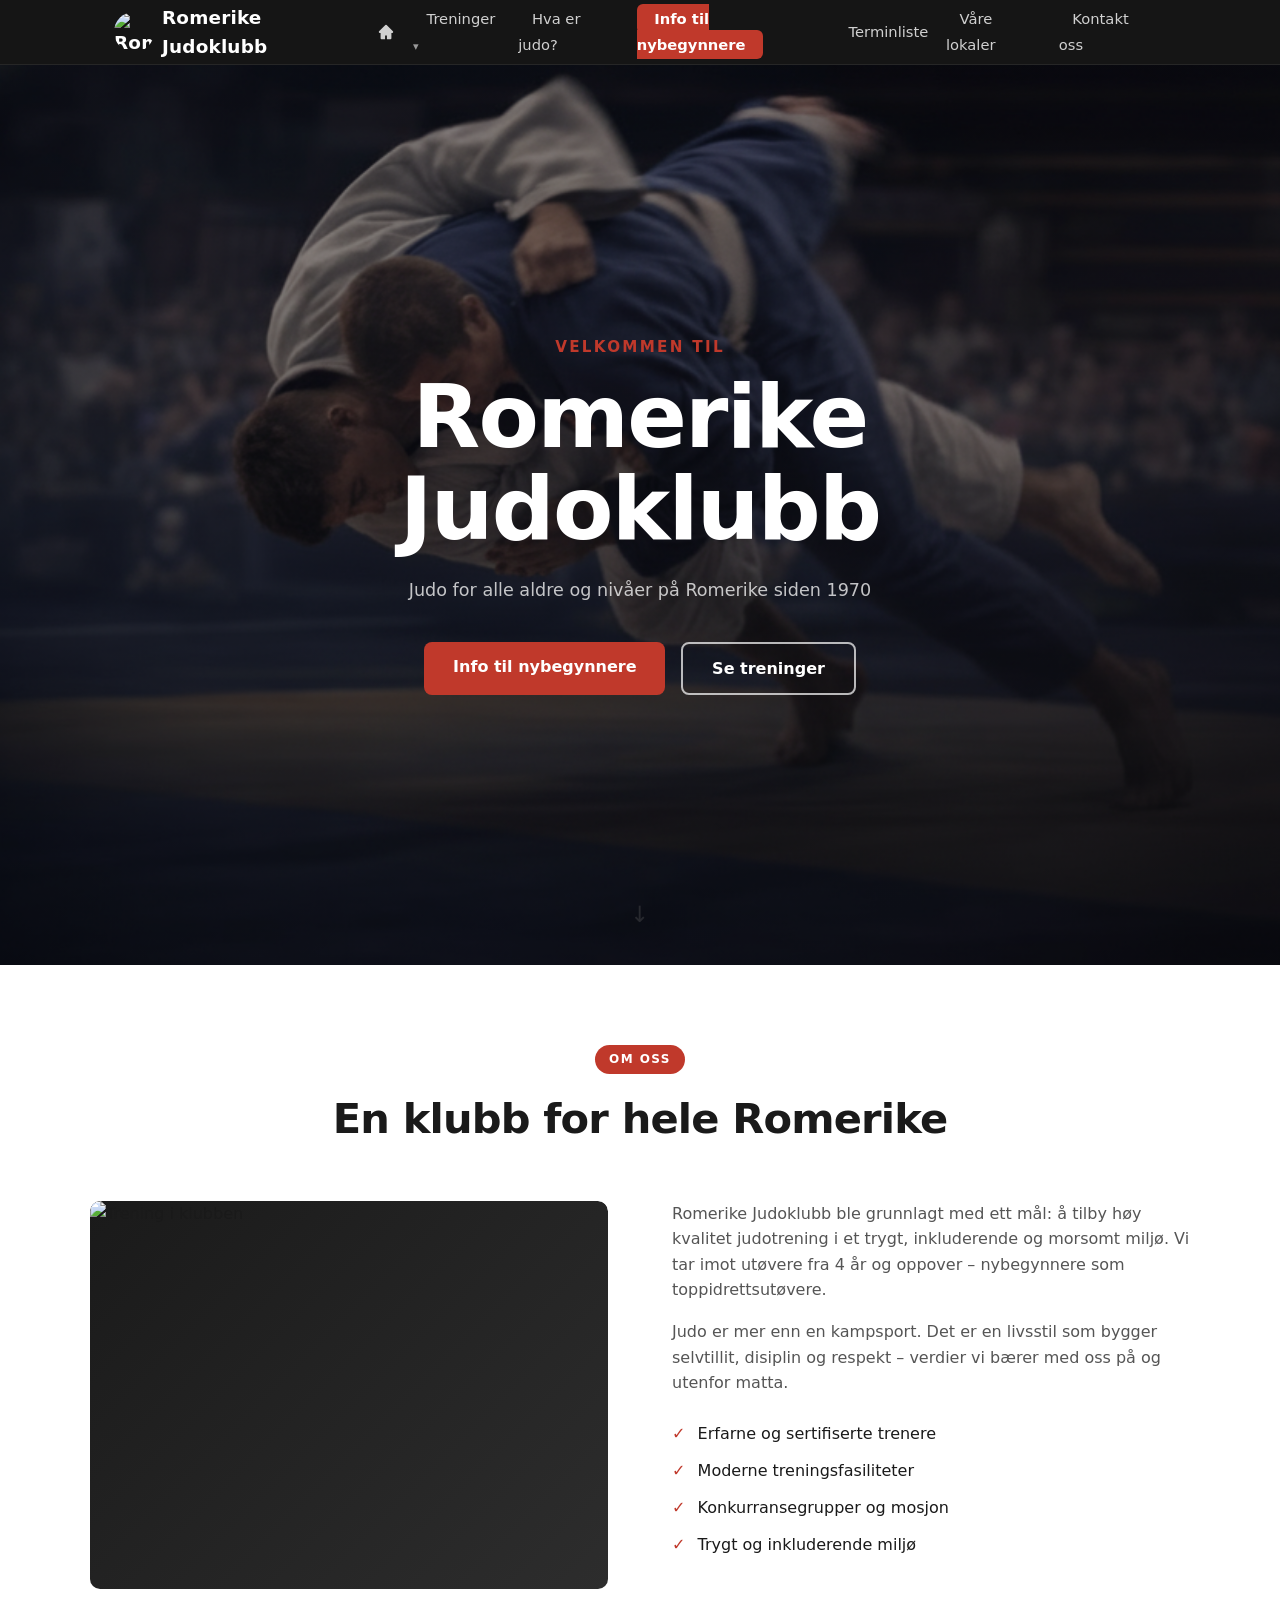
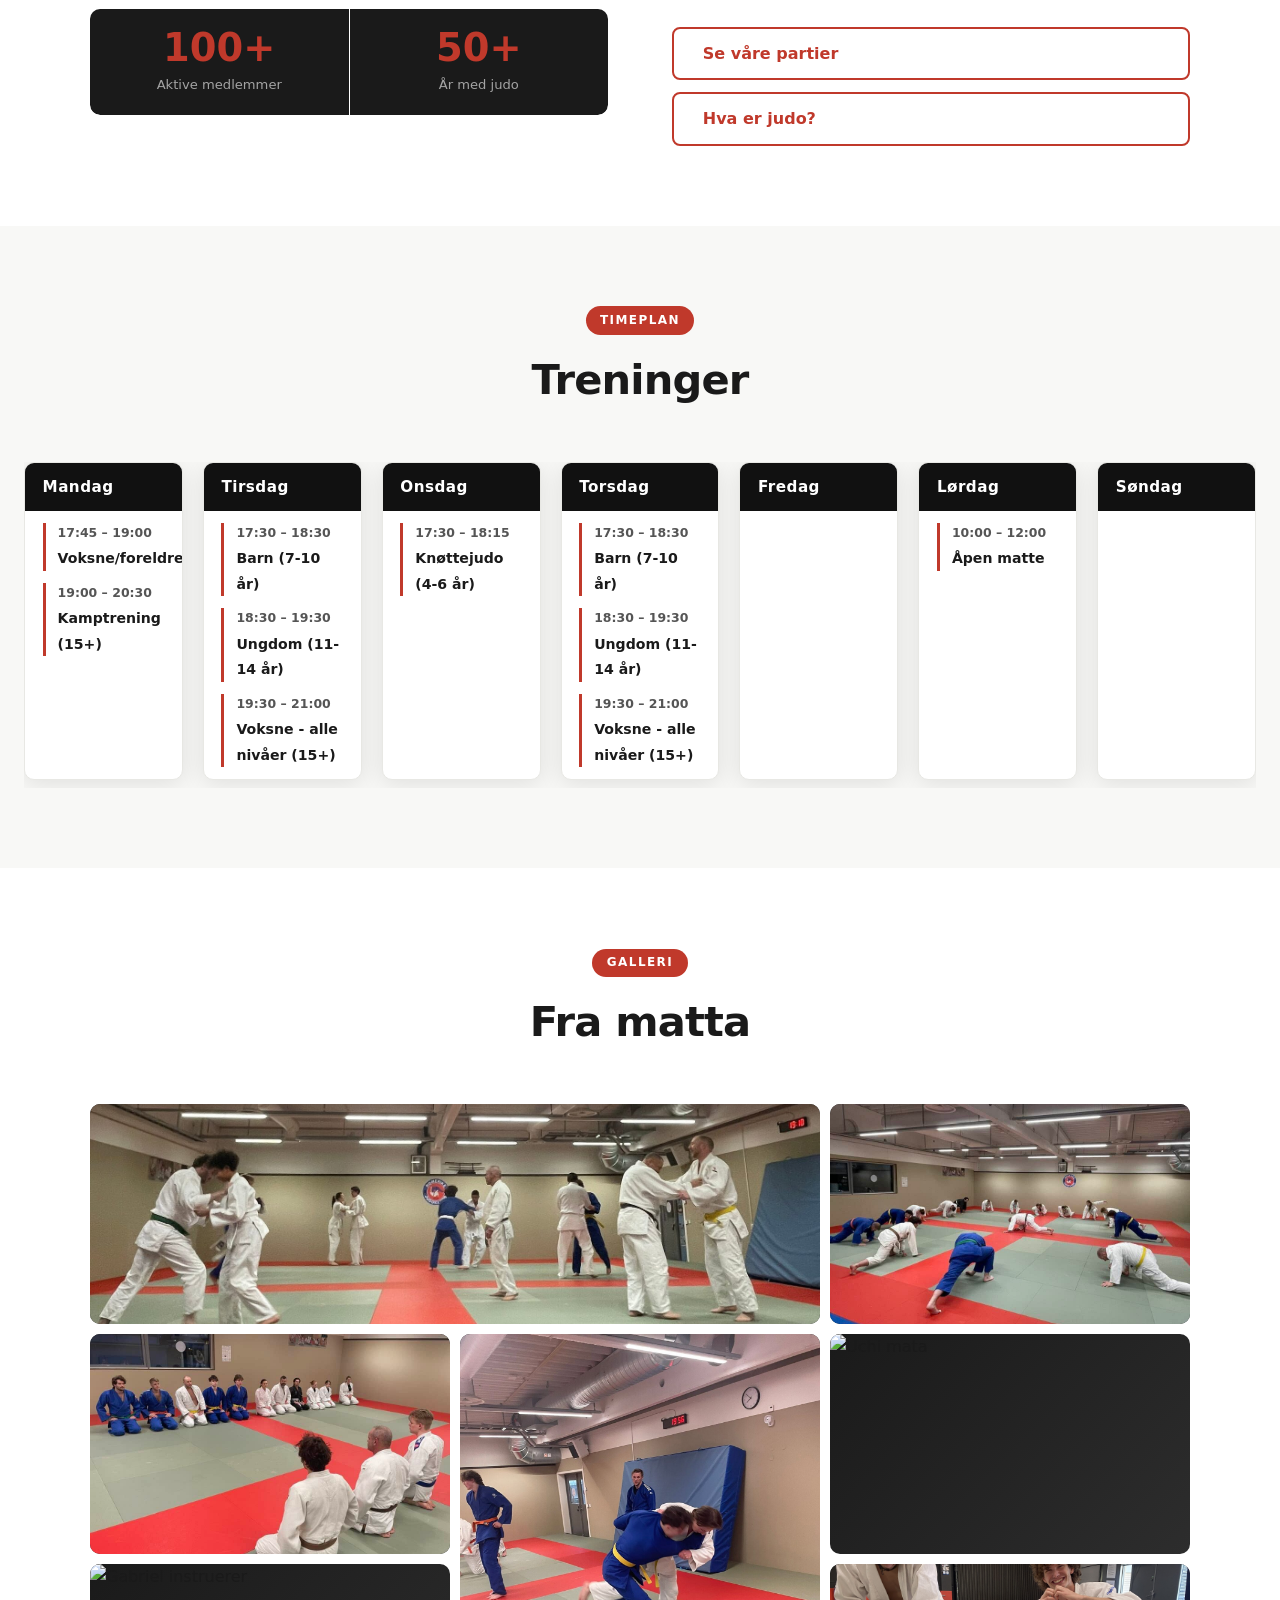
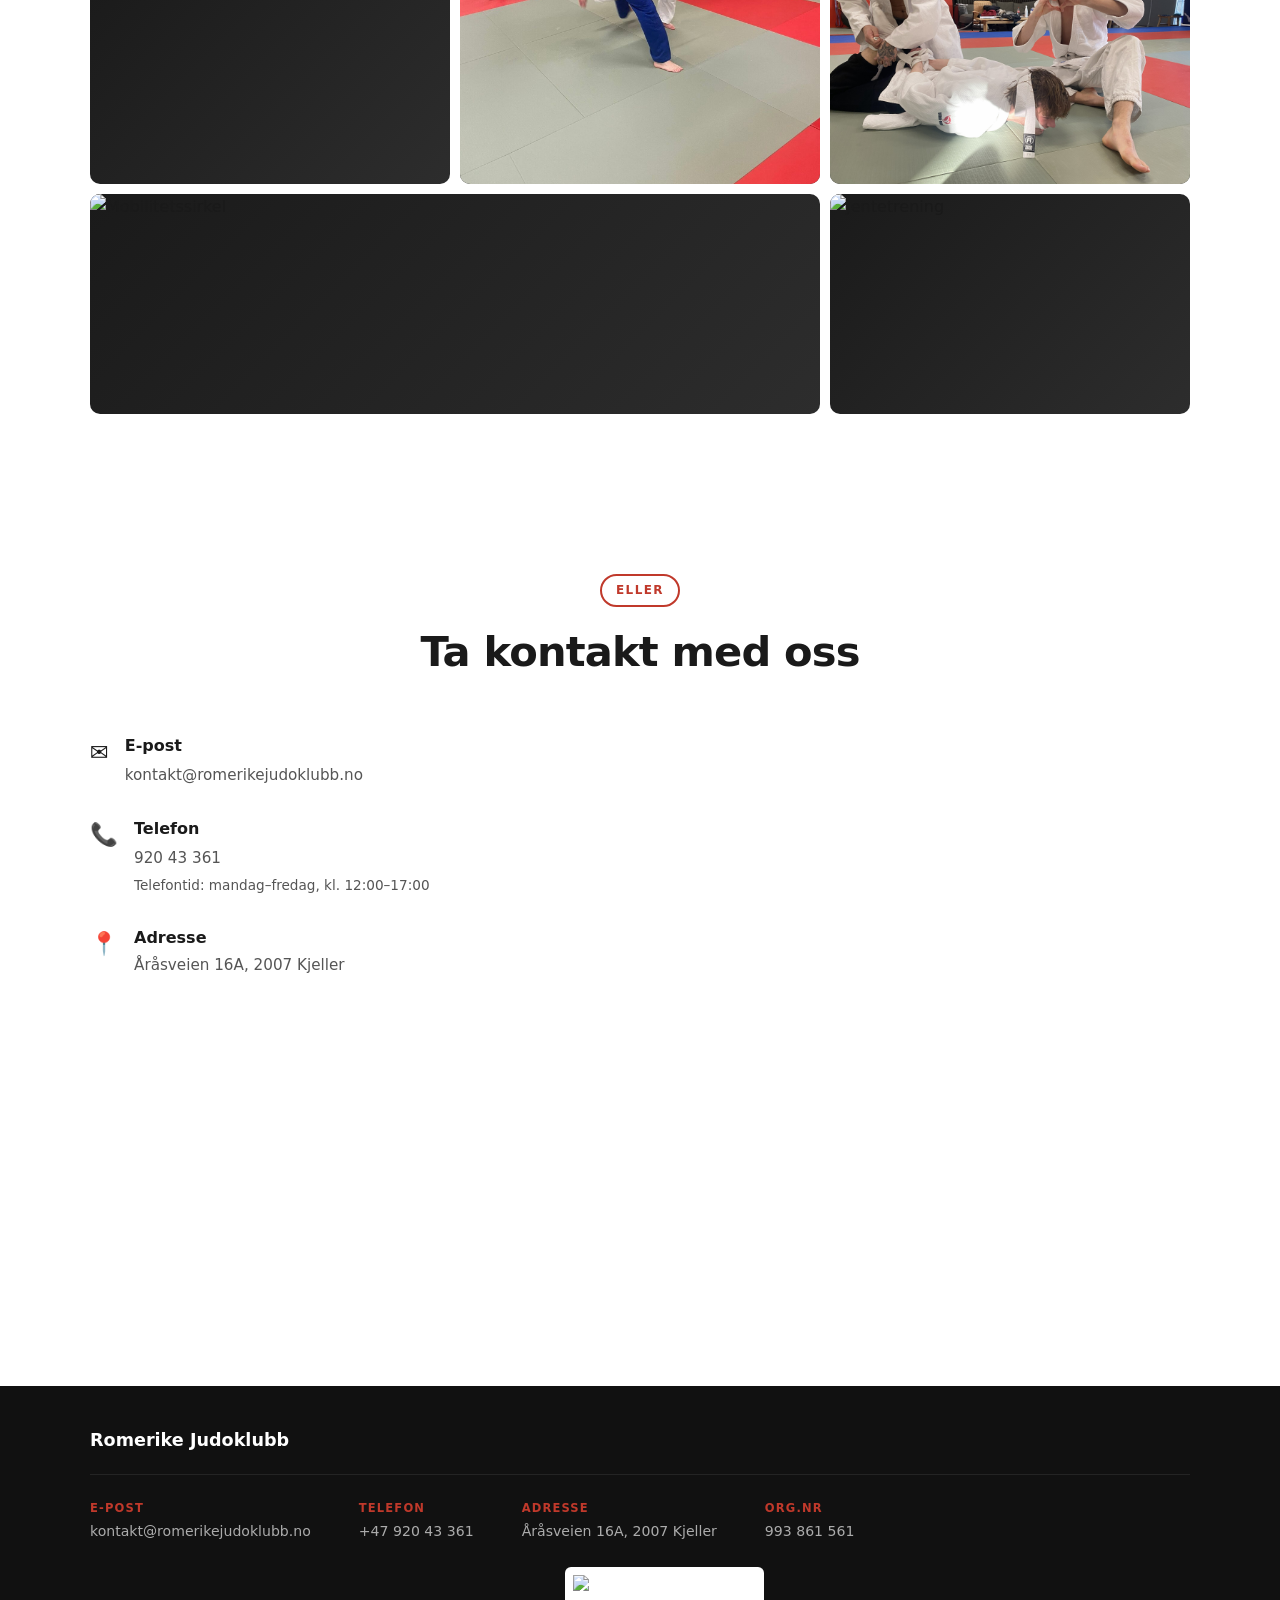
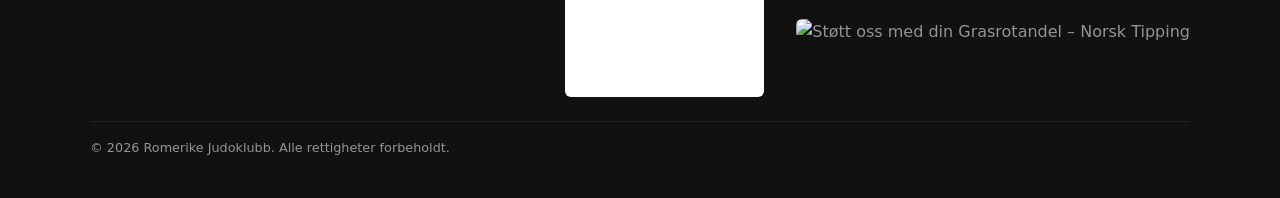
==== commit a02c0bde: "Legg til Info til nybegynnere-knapp i hero" ====
--- a/index.html
+++ b/index.html
@@ -104,6 +104,7 @@
       <h1>Romerike<br/>Judoklubb</h1>
       <p class="hero-desc">Judo for alle aldre og nivåer på Romerike siden 1970</p>
       <div class="hero-btns">
+        <a href="info-til-nybegynnere.html" class="btn btn-primary">Info til nybegynnere</a>
         <a href="#treninger" class="btn btn-outline">Se treninger</a>
       </div>
     </div>
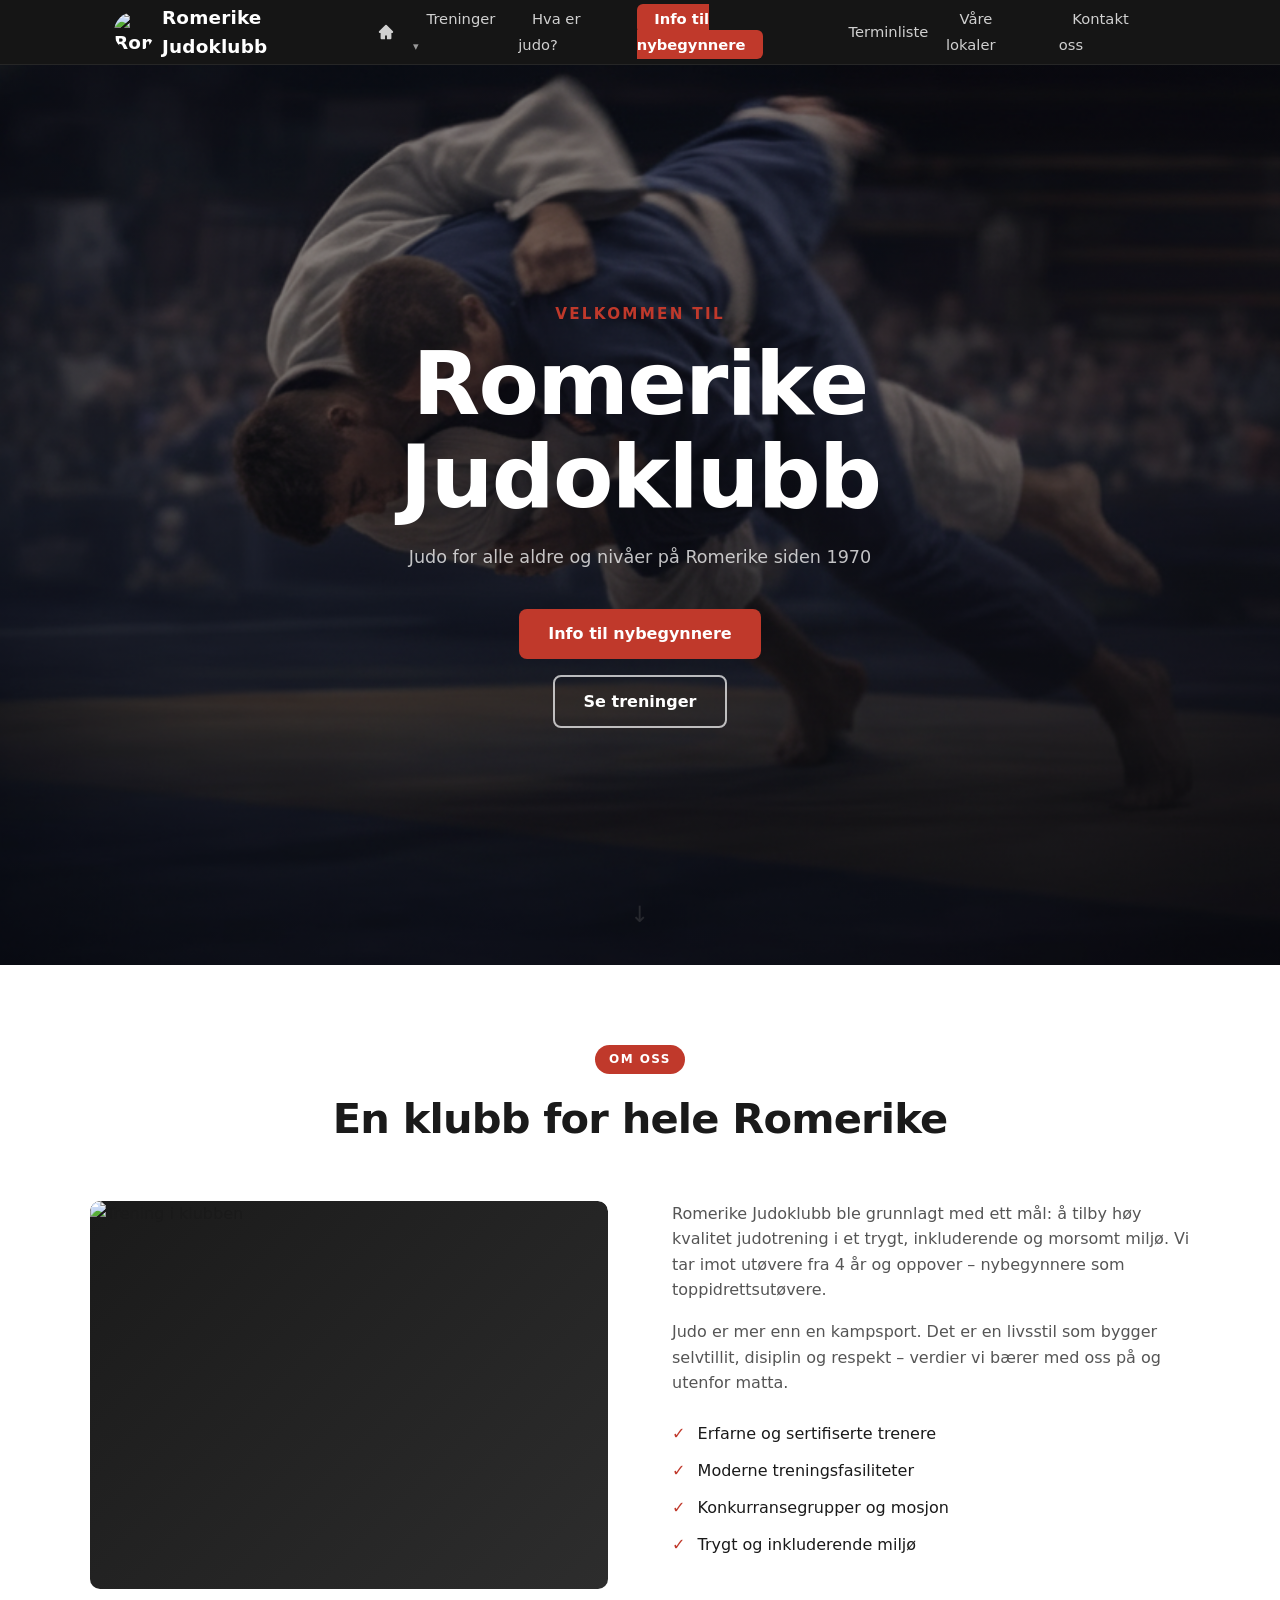
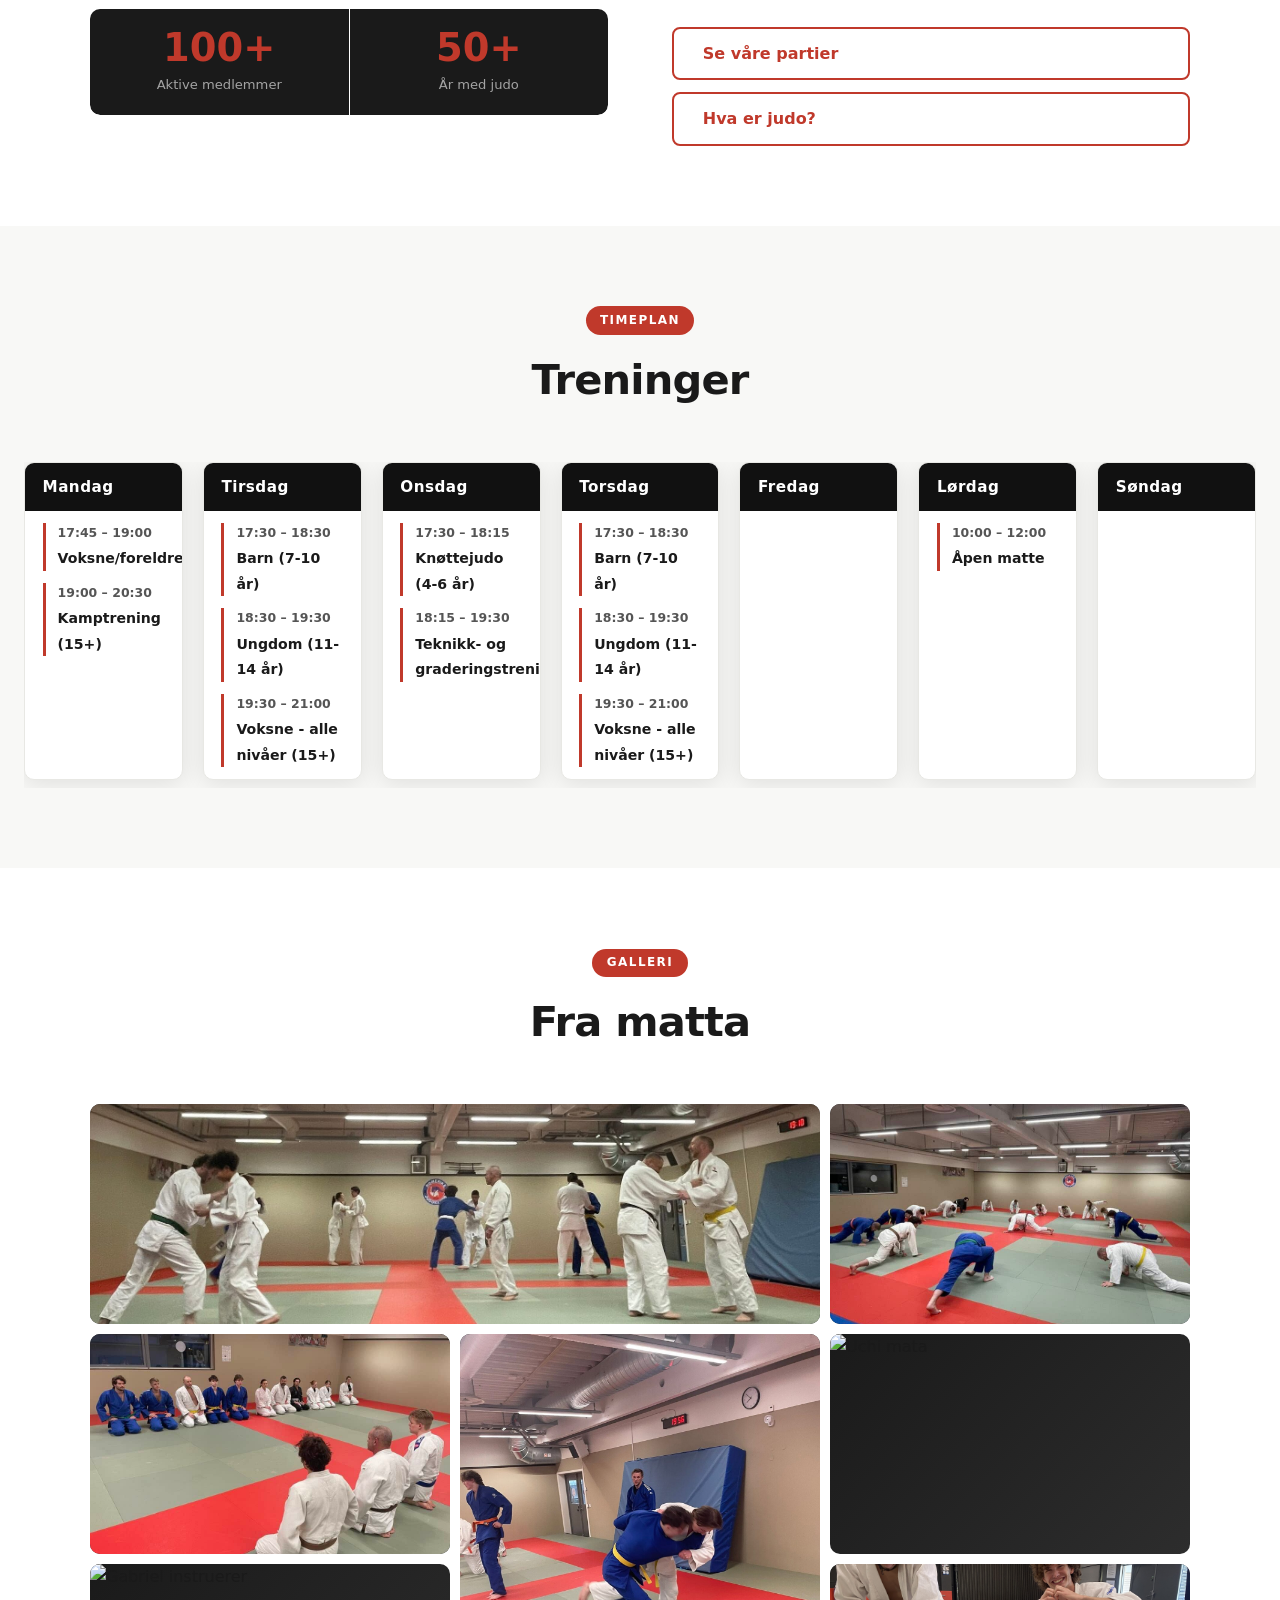
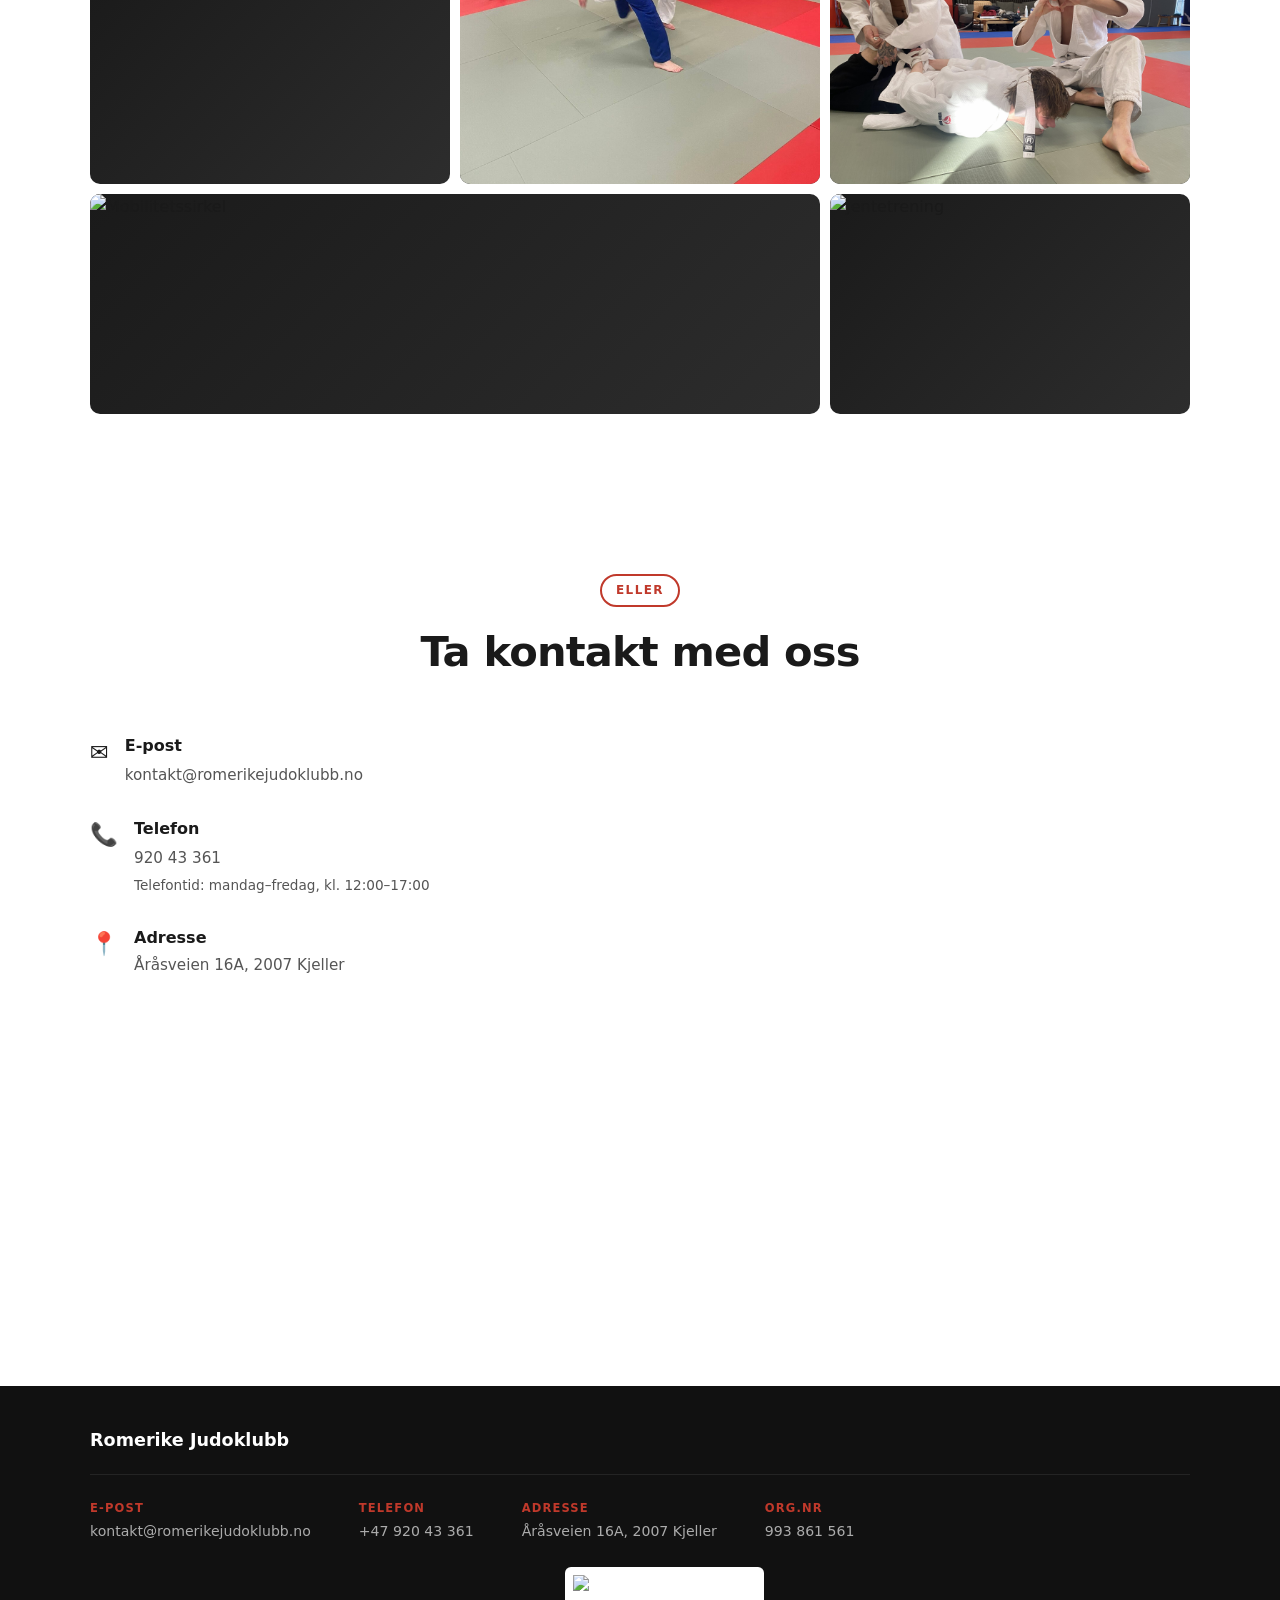
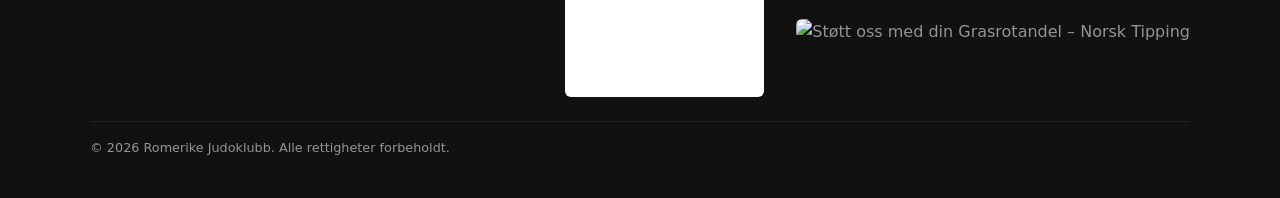
==== commit e062f56c: "Legg til Teknikk- og graderingstrening onsdager" ====
--- a/index.html
+++ b/index.html
@@ -191,6 +191,10 @@
               <span class="time">17:30 – 18:15</span>
               <span class="class-name">Knøttejudo (4-6 år)</span>
             </div>
+            <div class="session" data-name="Teknikk- og graderingstrening" data-desc="Fokus på finpuss av teknikker opp mot gradering. Treningene er åpne for alle ferdighetsnivåer, men vi anbefaler å avtale med en treningspartner." data-coach="" data-href="kurs.html#teknikk-gradering">
+              <span class="time">18:15 – 19:30</span>
+              <span class="class-name">Teknikk- og graderingstrening</span>
+            </div>
           </div>
         </div>
         <div class="schedule-card">
--- a/style.css
+++ b/style.css
@@ -192,7 +192,7 @@
   margin-bottom: 2.25rem; line-height: 1.7;
 }
 
-.hero-btns { display: flex; gap: 1rem; justify-content: center; flex-wrap: wrap; }
+.hero-btns { display: flex; flex-direction: column; align-items: center; gap: 1rem; justify-content: center; flex-wrap: wrap; }
 
 .hero-scroll {
   position: absolute; bottom: 2rem; left: 50%; transform: translateX(-50%);
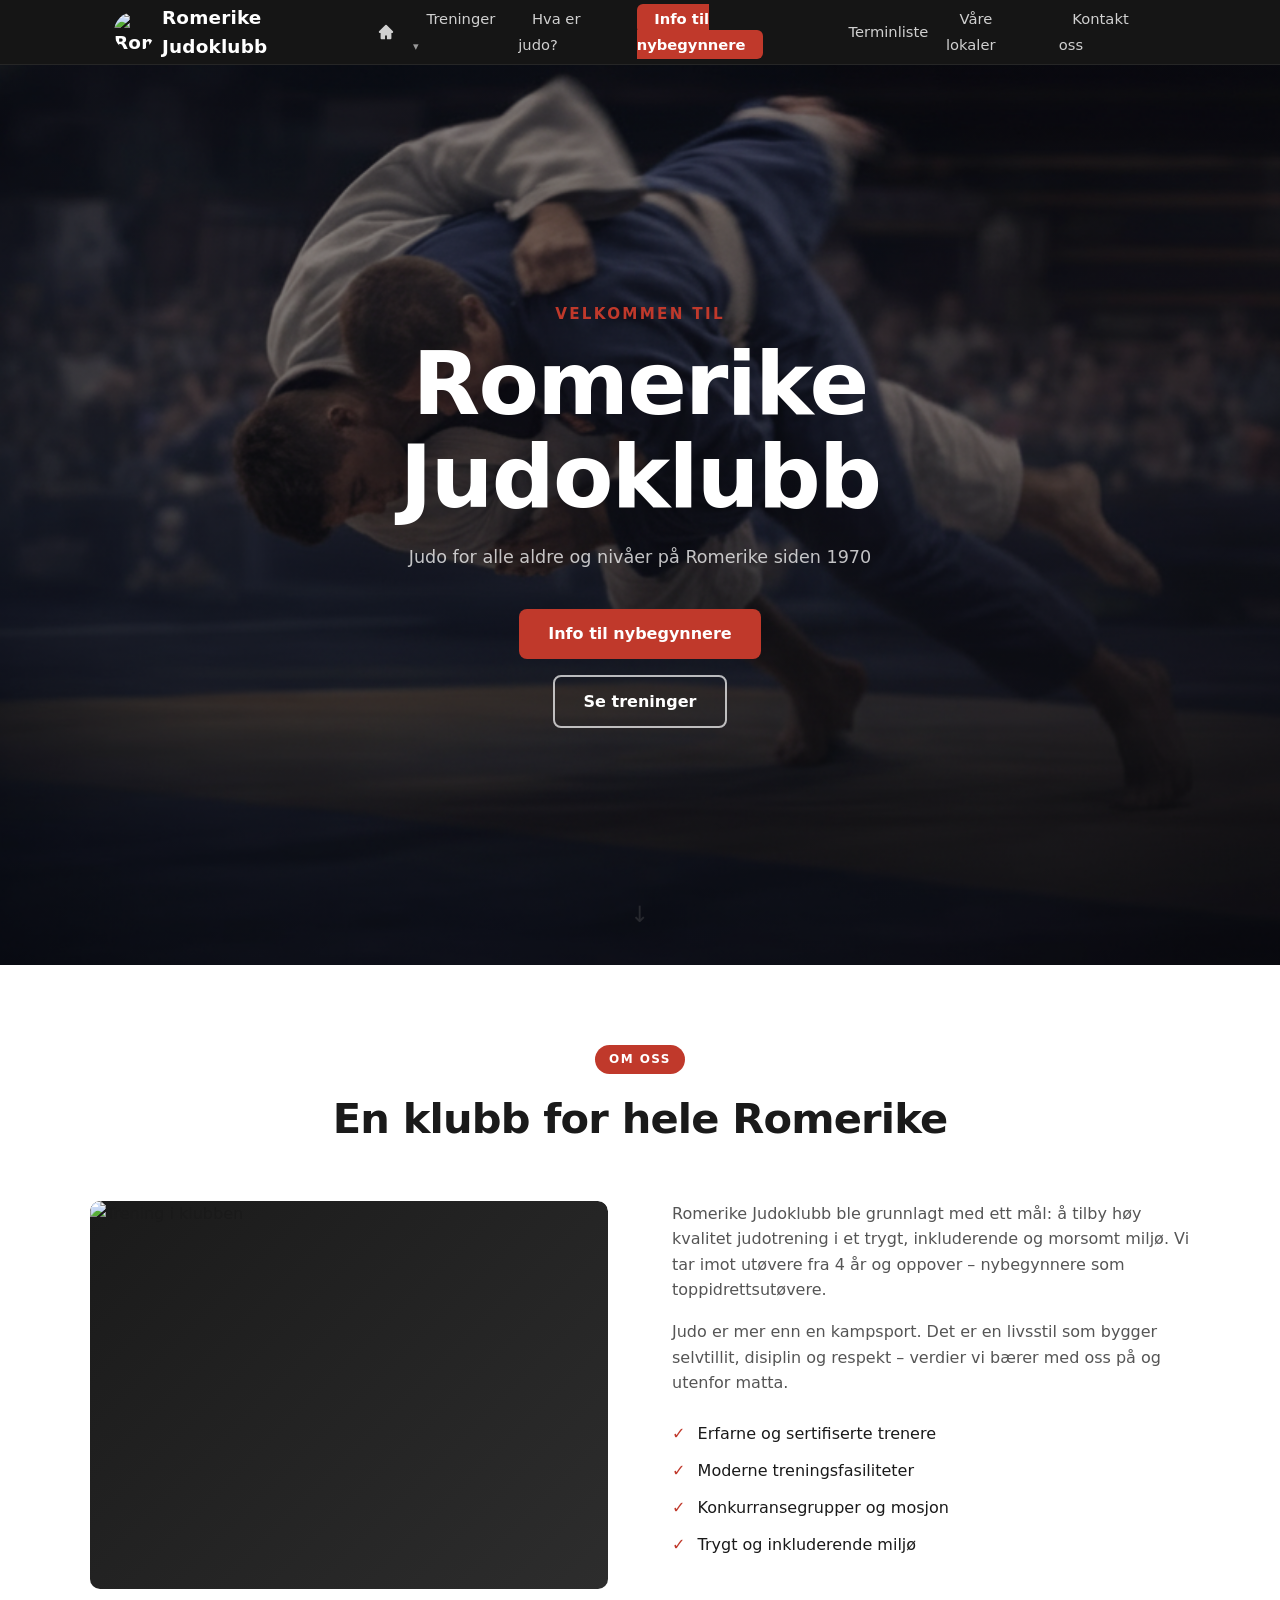
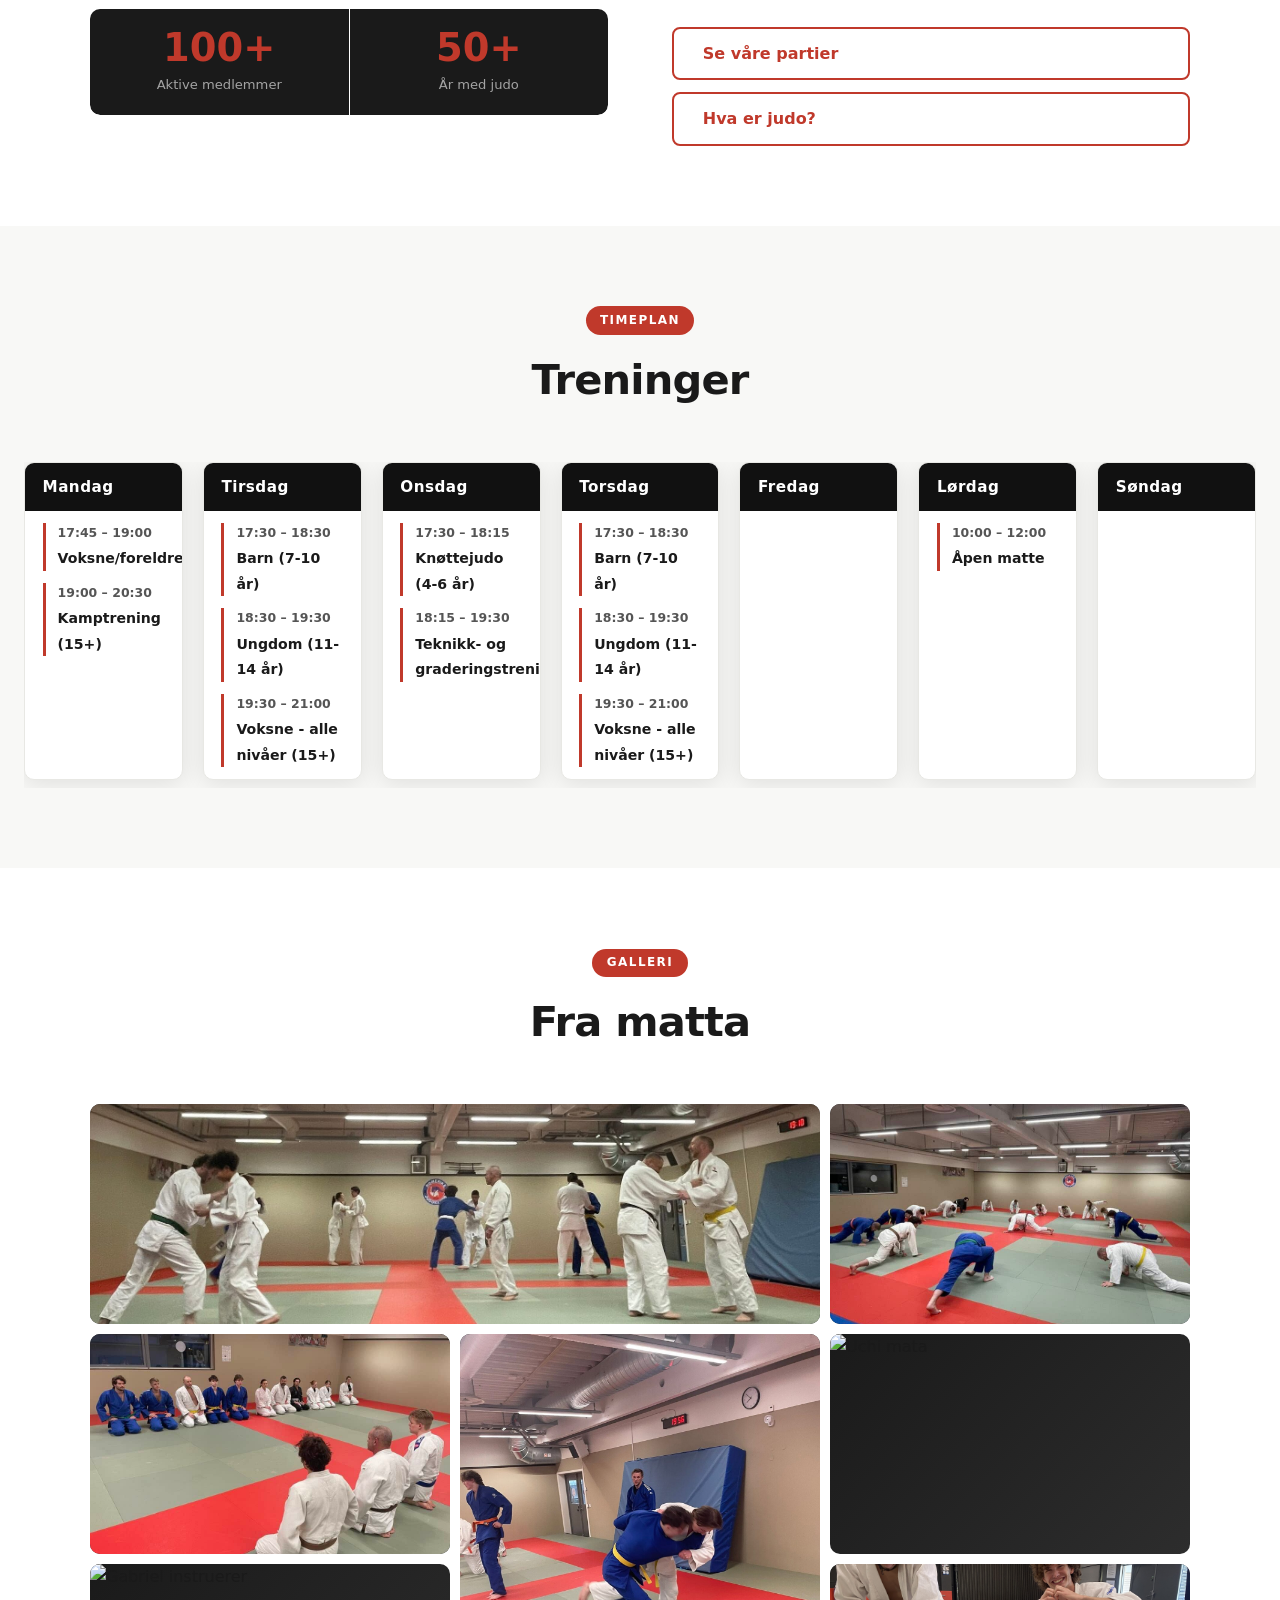
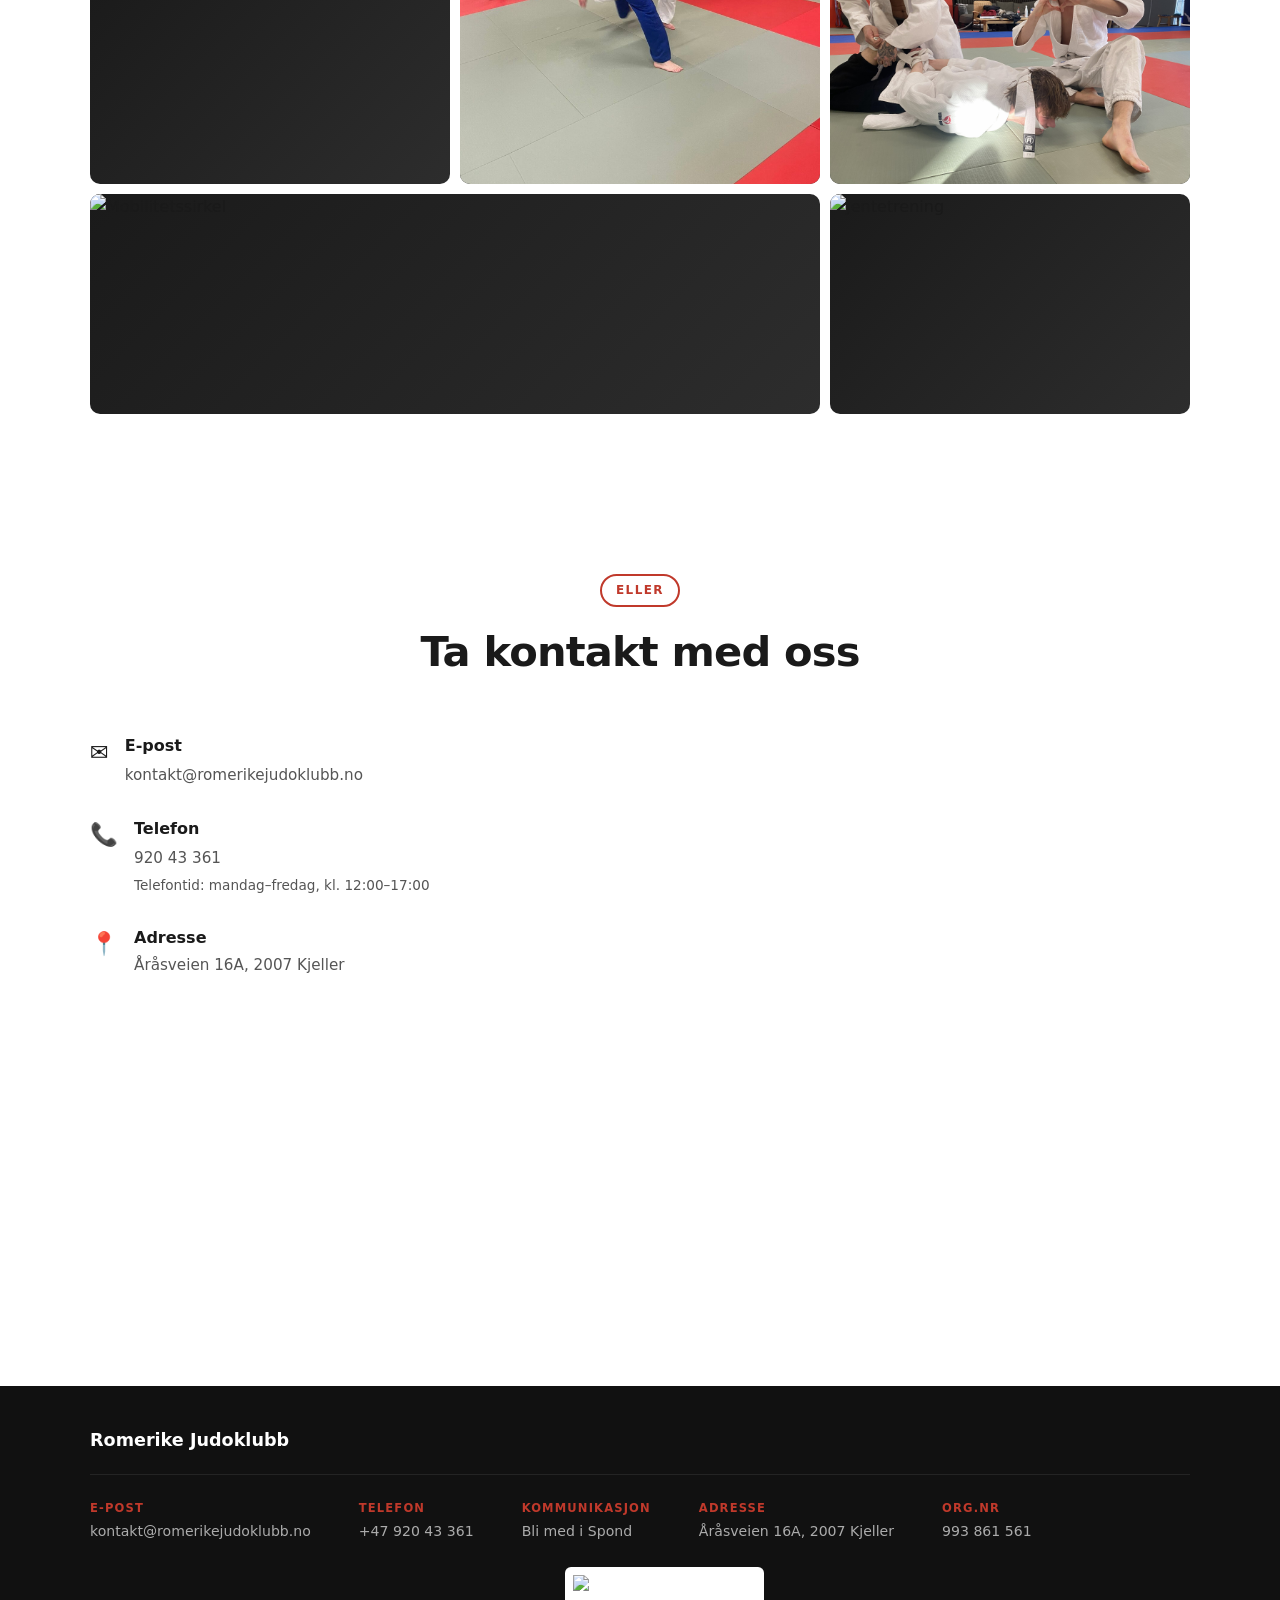
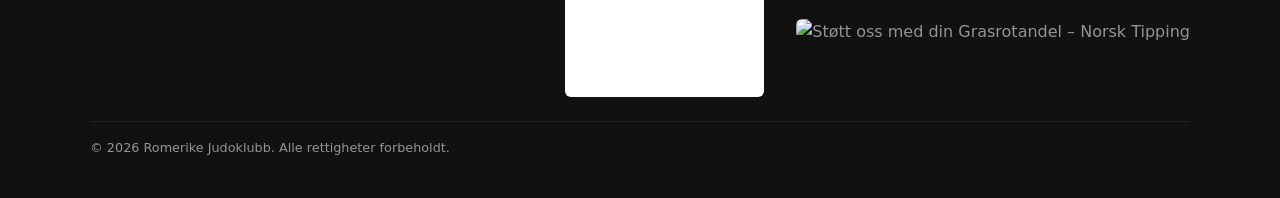
==== commit 8184c43c: "Legg til Spond-lenke i footer og infoside" ====
--- a/index.html
+++ b/index.html
@@ -330,6 +330,10 @@
           <a href="tel:+4792043361">+47 920 43 361</a>
         </div>
         <div class="footer-contact-item">
+          <span class="footer-contact-label">Kommunikasjon</span>
+          <a href="https://spond.com/client/groups/CDA69001050C4E3E97366D6937B60A77" target="_blank" rel="noopener">Bli med i Spond</a>
+        </div>
+        <div class="footer-contact-item">
           <span class="footer-contact-label">Adresse</span>
           <span>Åråsveien 16A, 2007 Kjeller</span>
         </div>
--- a/style.css
+++ b/style.css
@@ -738,8 +738,8 @@
 .price-callout strong { display: block; margin-bottom: 0.25rem; }
 
 .price-examples {
-  display: grid; grid-template-columns: repeat(auto-fit, minmax(260px,1fr));
-  gap: 1.25rem; max-width: 700px; margin: 2rem auto 0;
+  display: grid; grid-template-columns: repeat(auto-fit, minmax(220px,1fr));
+  gap: 1.25rem; max-width: 980px; margin: 2rem auto 0;
 }
 .price-example {
   background: var(--off-white); border: 1px solid var(--light-grey); border-radius: var(--radius);
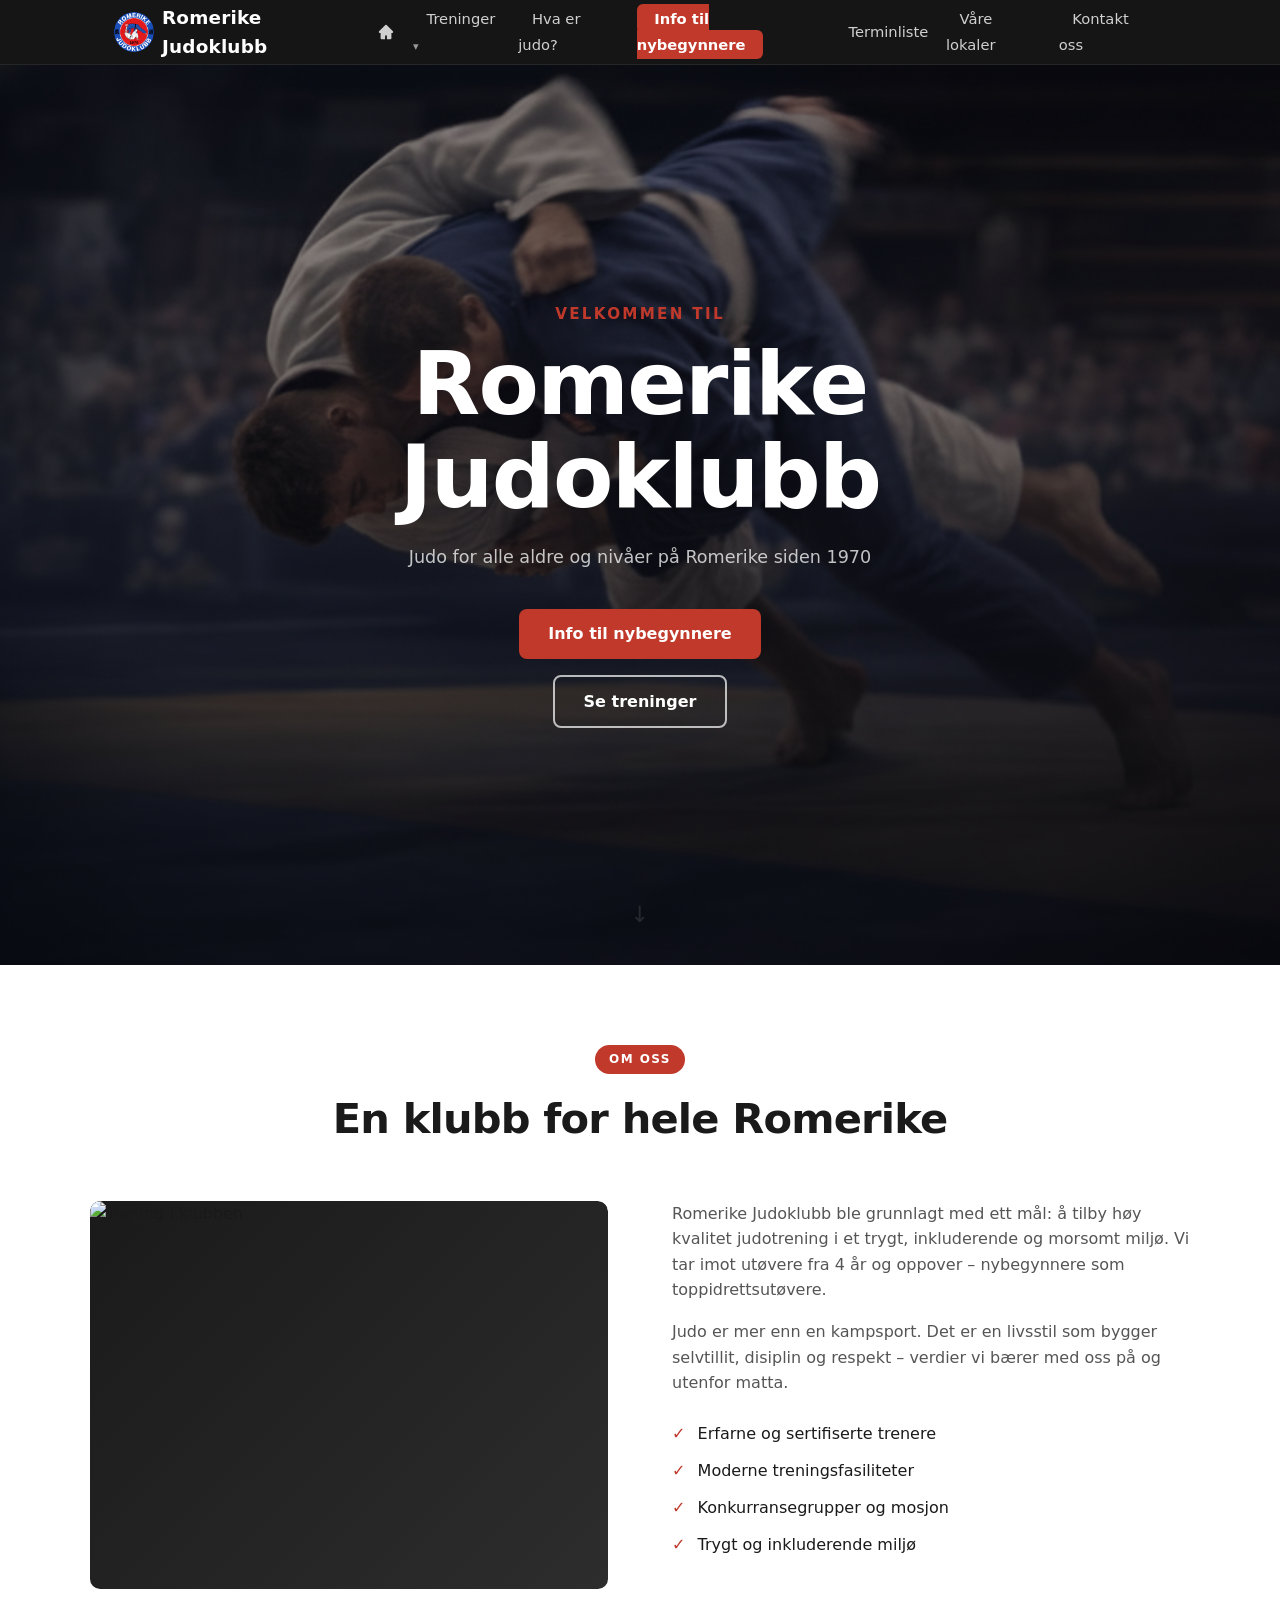
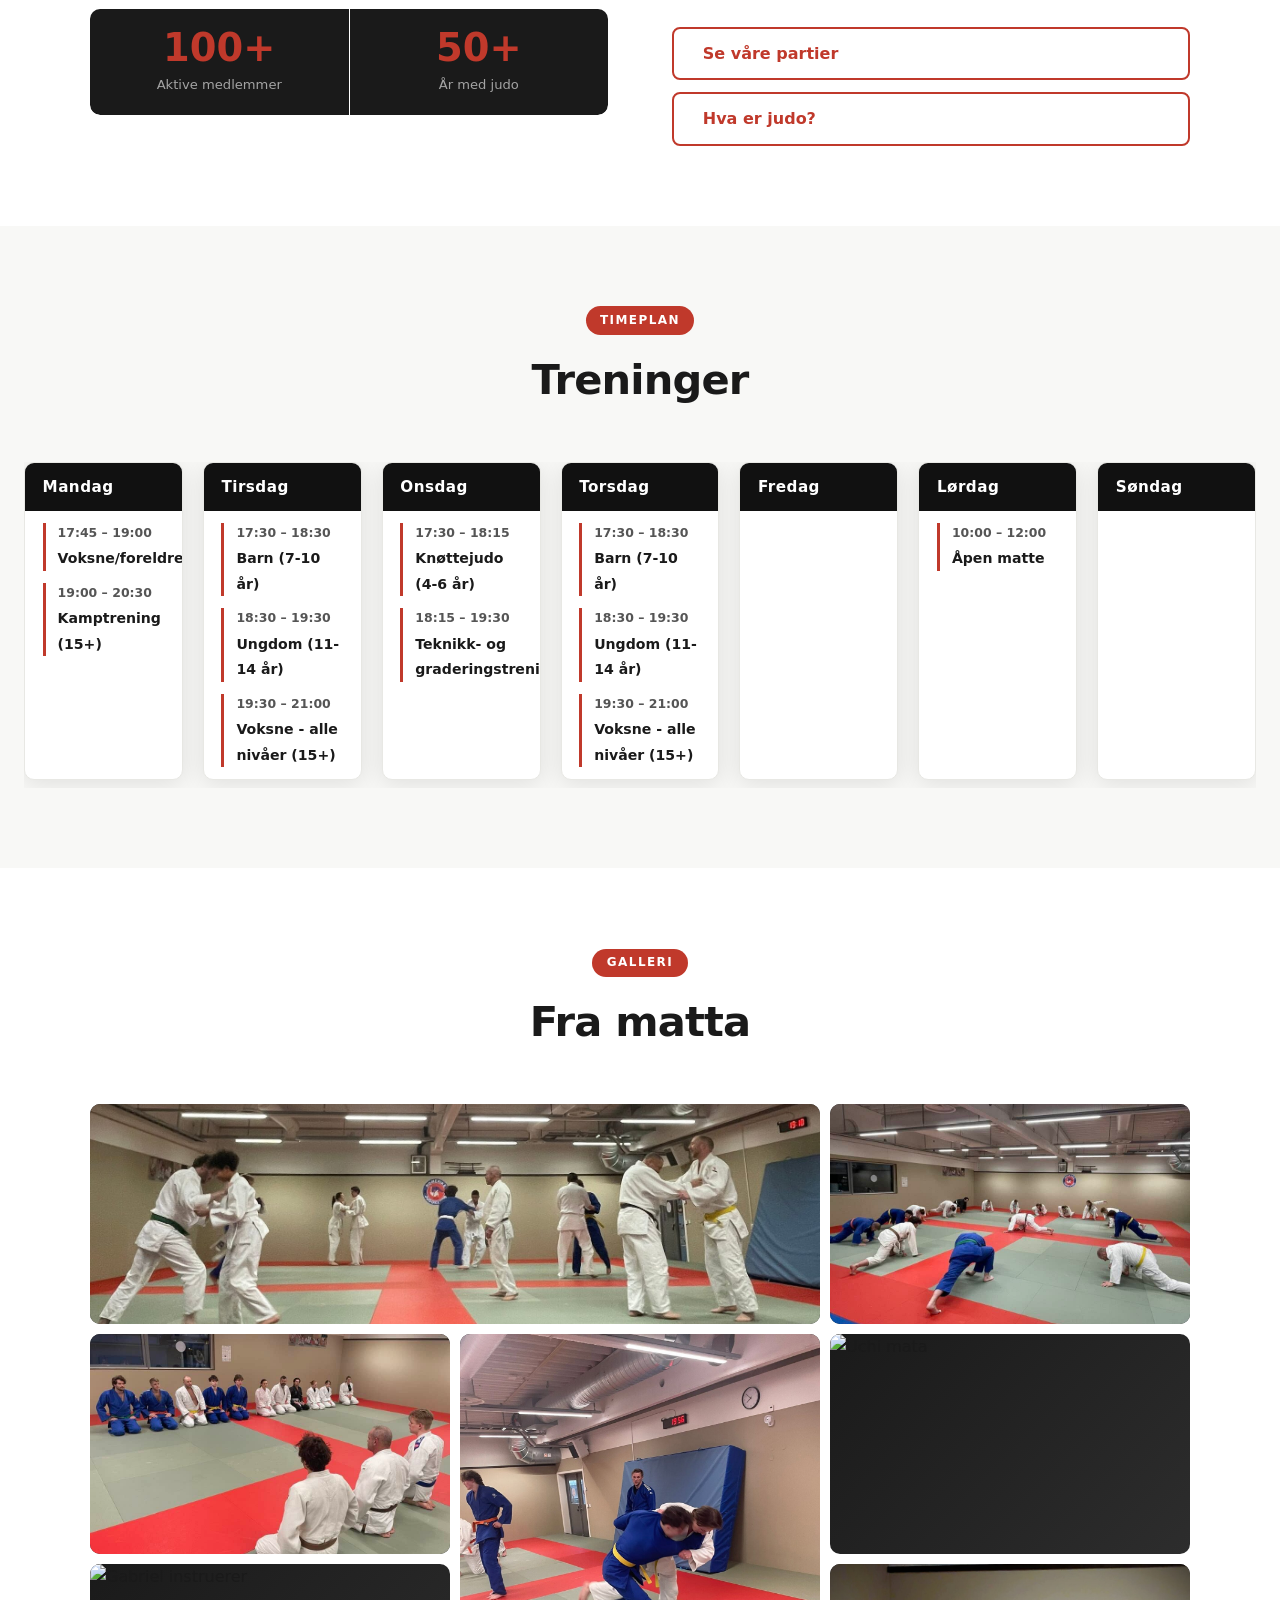
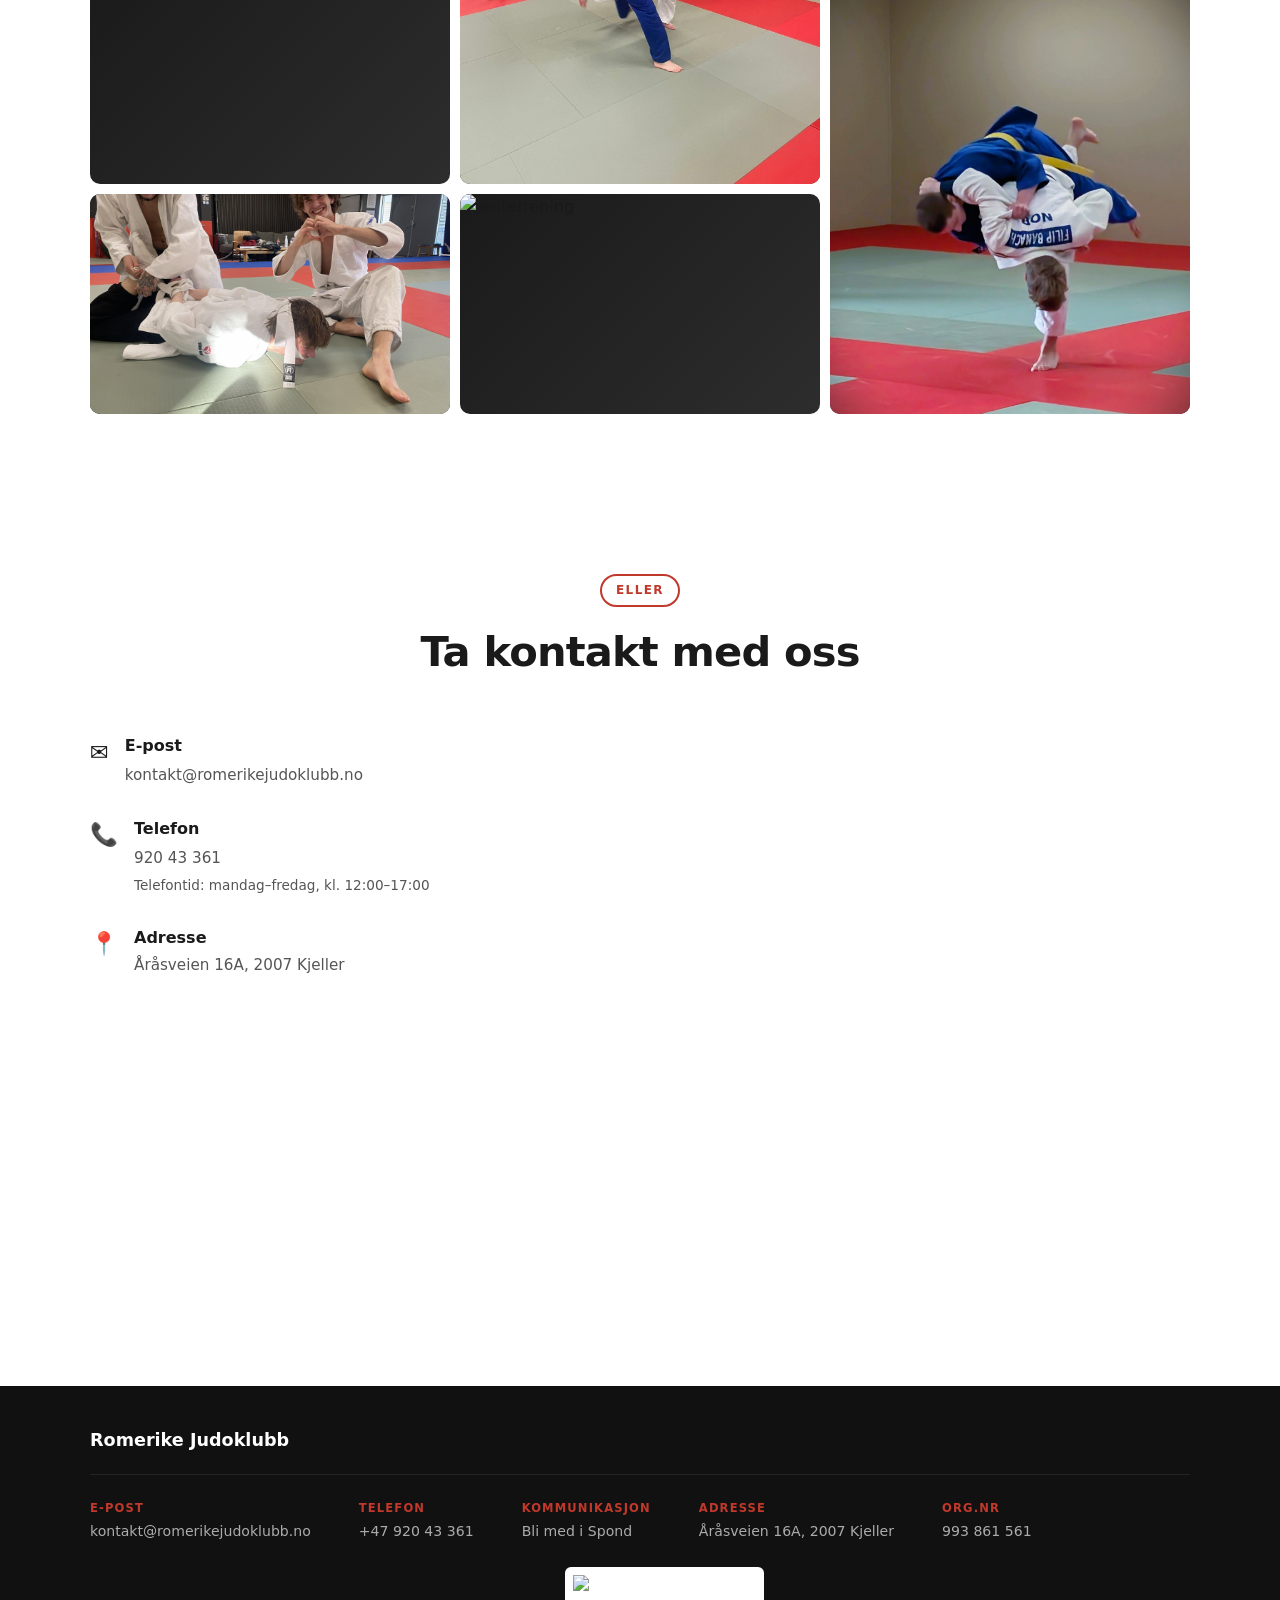
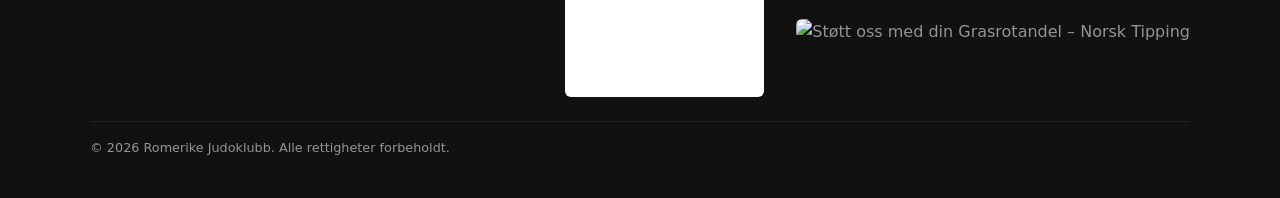
==== commit 12bdd6ef: "Bytt ut Mobilitetssirkel med nytt kastbilde i galleriet" ====
--- a/index.html
+++ b/index.html
@@ -262,8 +262,8 @@
         <div class="gallery-item">
           <img src="pictures/Gabriel Instruerer.jpg" alt="Gabriel instruerer" />
         </div>
-        <div class="gallery-item gallery-wide">
-          <img src="pictures/Mobilitetssirkel.JPG" alt="Mobilitetssirkel" />
+        <div class="gallery-item gallery-tall">
+          <img src="pictures/uchimata-filip.jpg" alt="Uchi mata kast" />
         </div>
         <div class="gallery-item">
           <img src="pictures/Bundet fast.jpeg" alt="Bundet fast" />
--- a/style.css
+++ b/style.css
@@ -563,10 +563,6 @@
   object-position: center 80%;
 }
 
-.gallery-item img[src*="Mobilitetssirkel"] {
-  object-position: center 40%;
-}
-
 .gallery-tall {
   grid-row: span 2;
 }
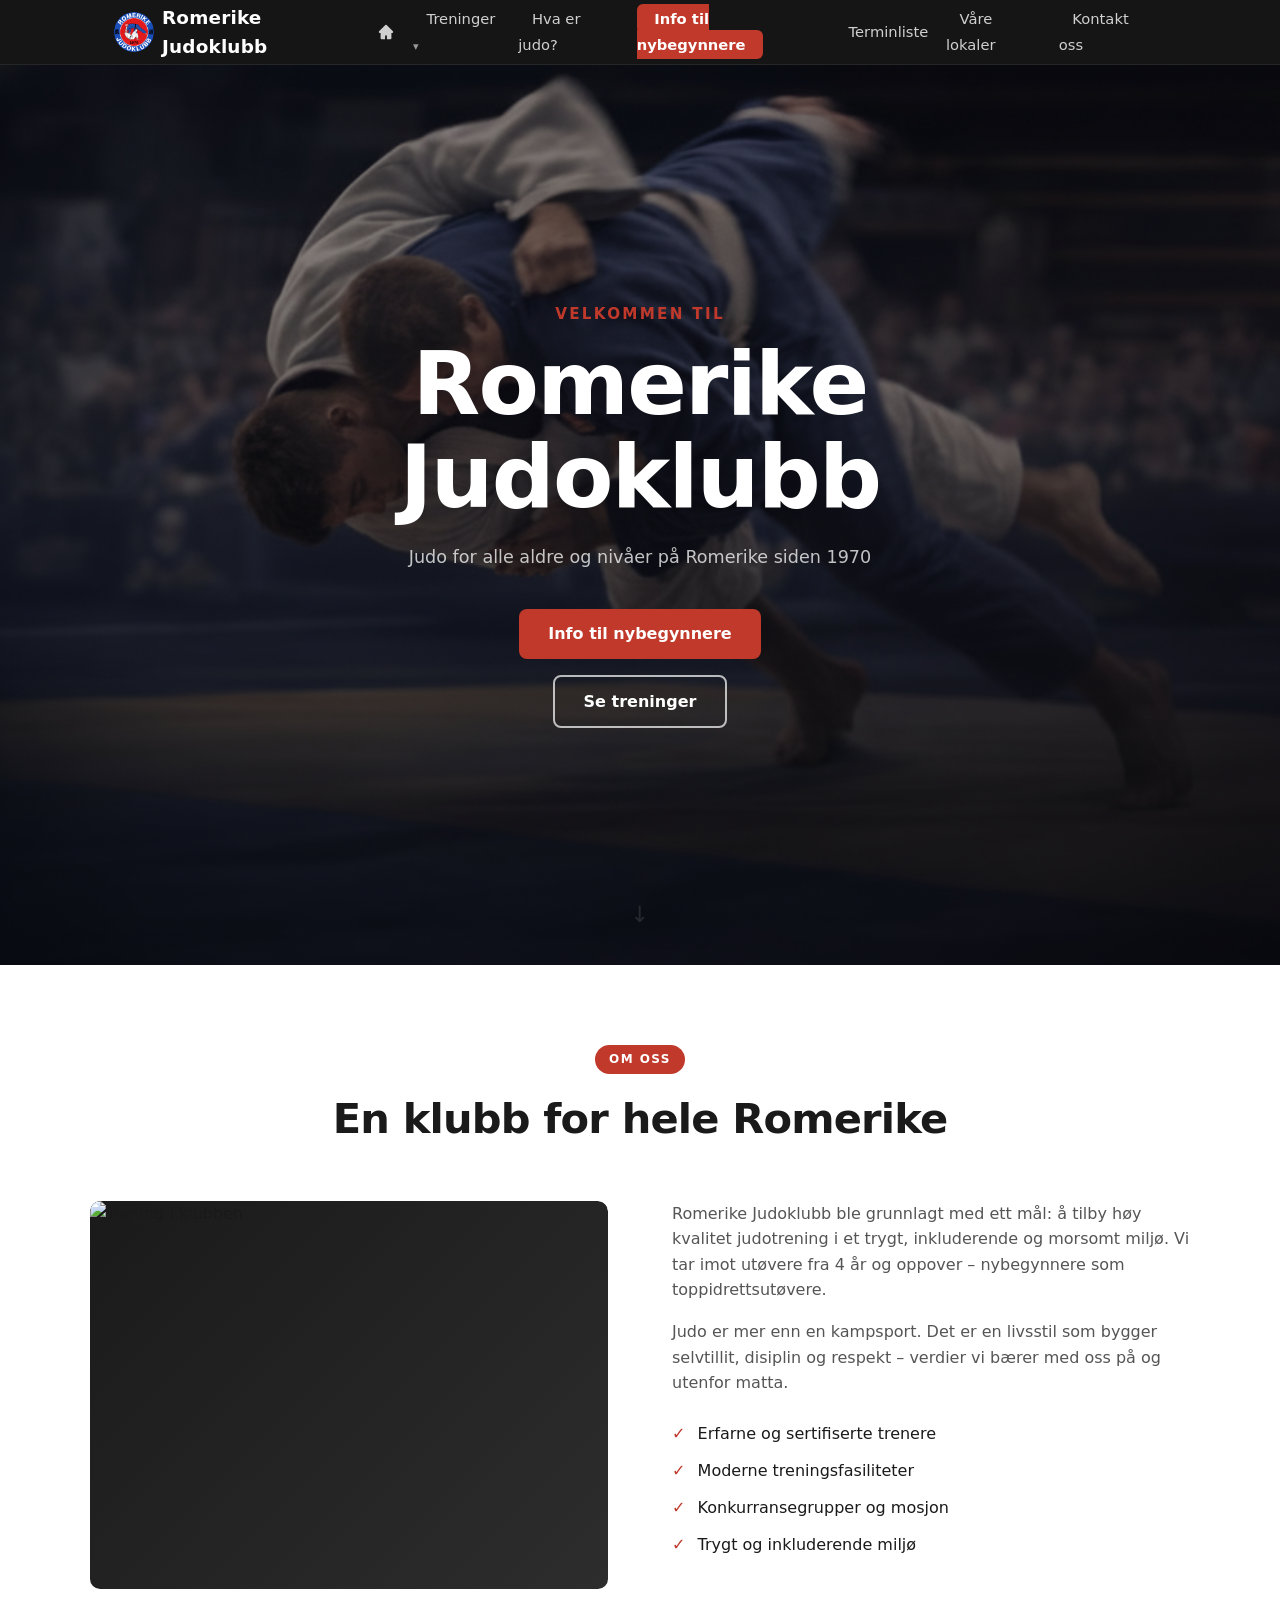
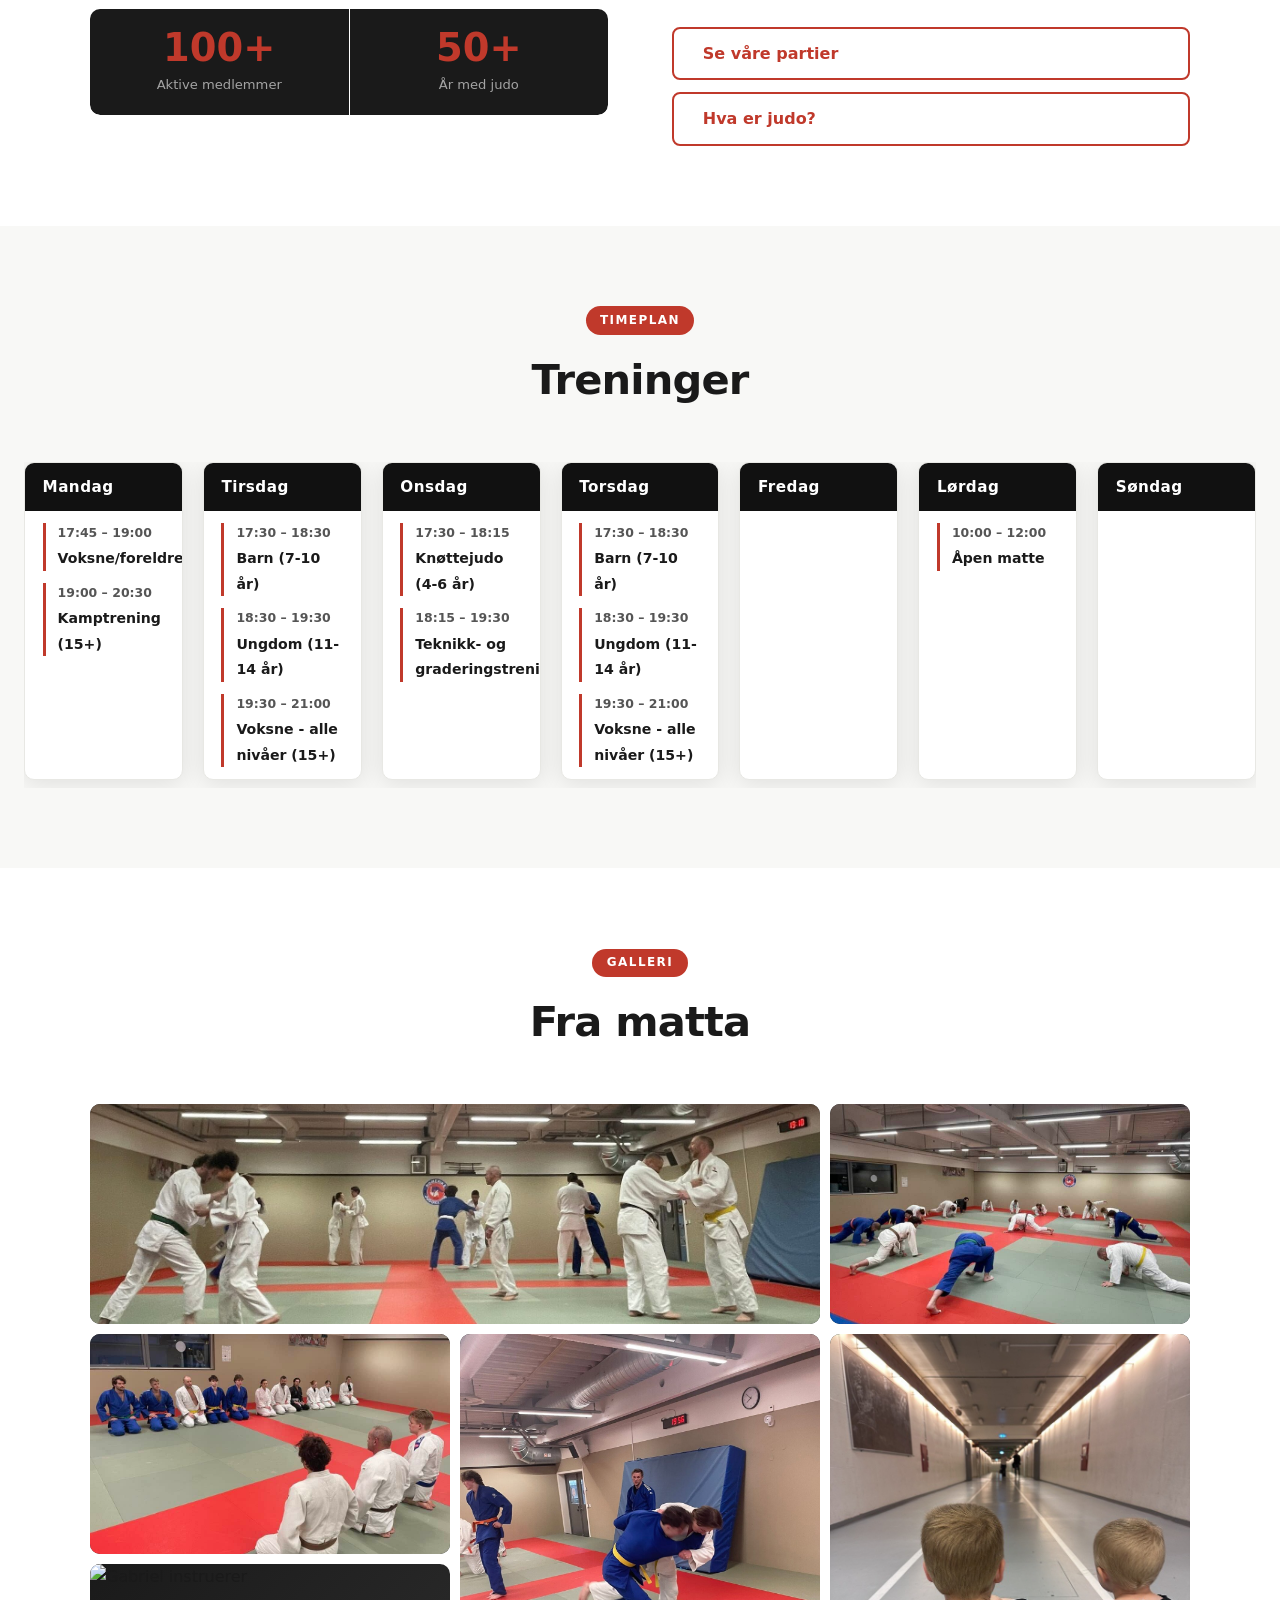
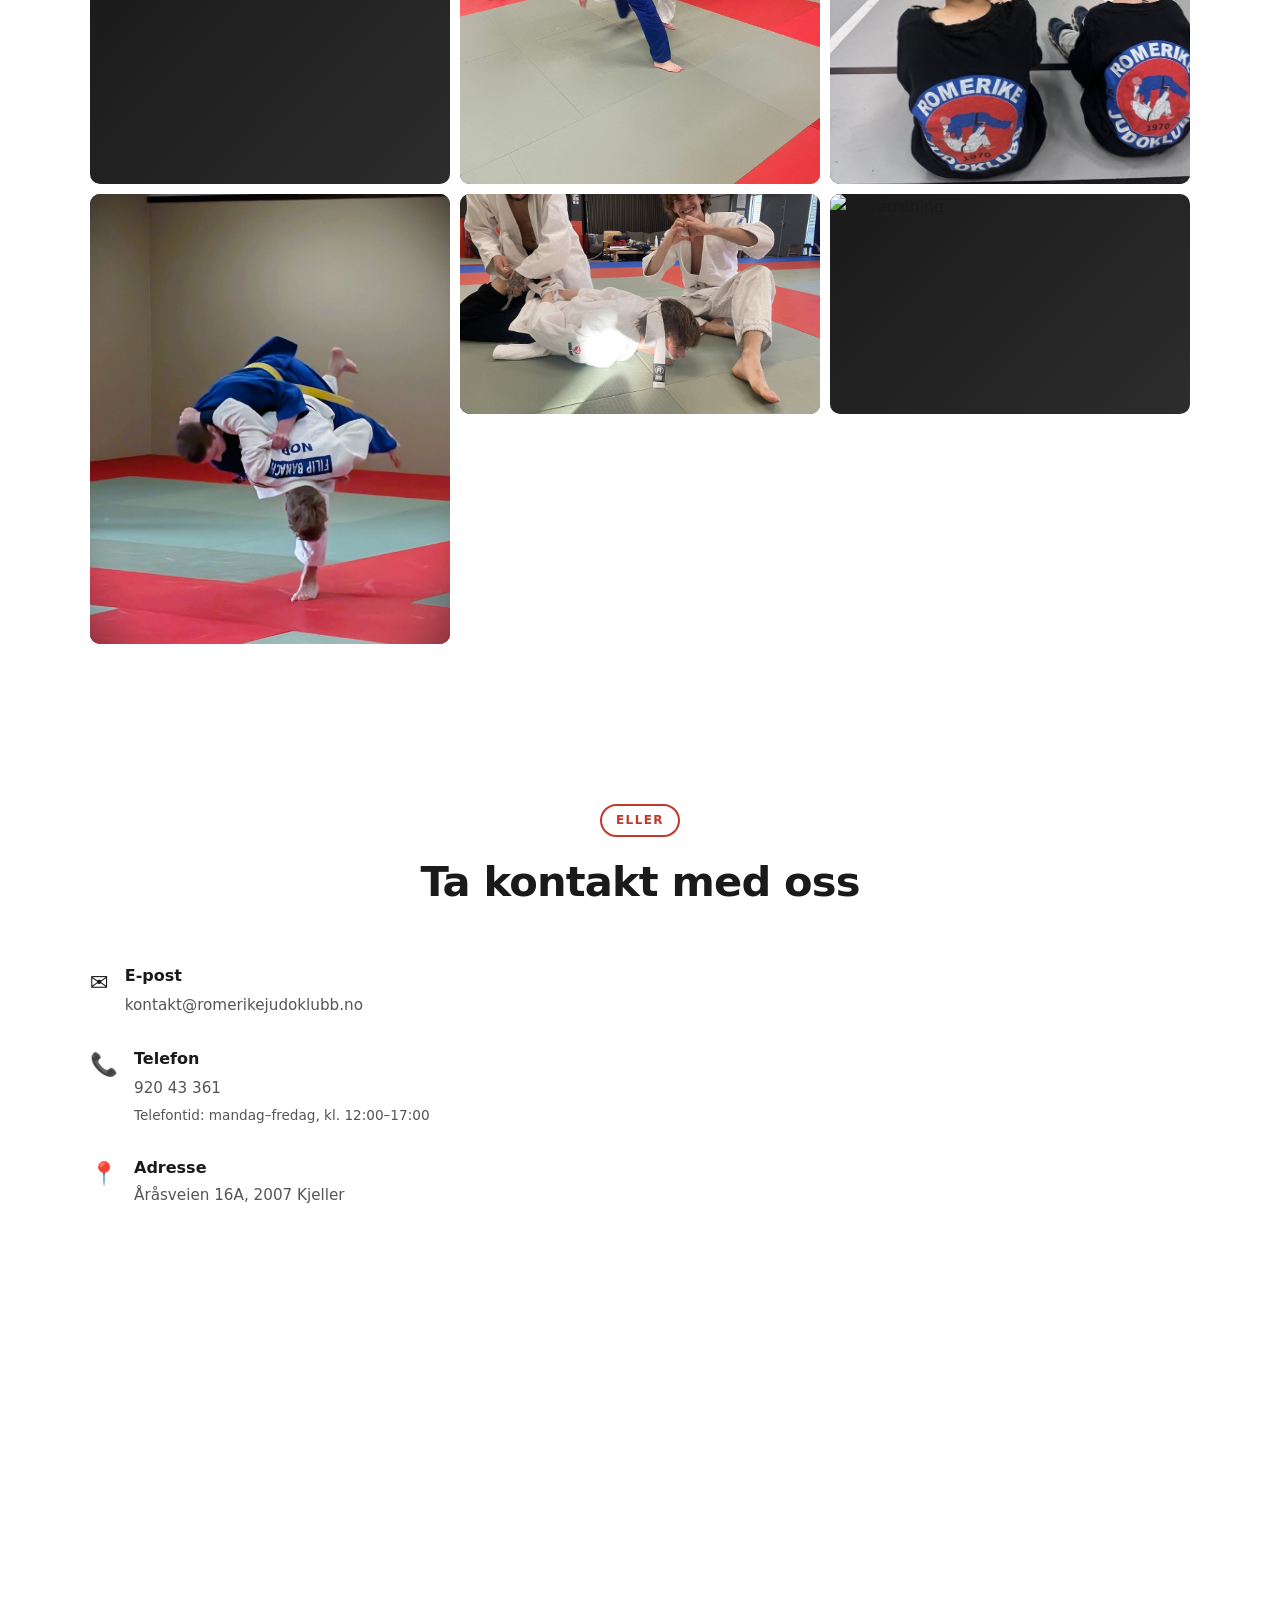
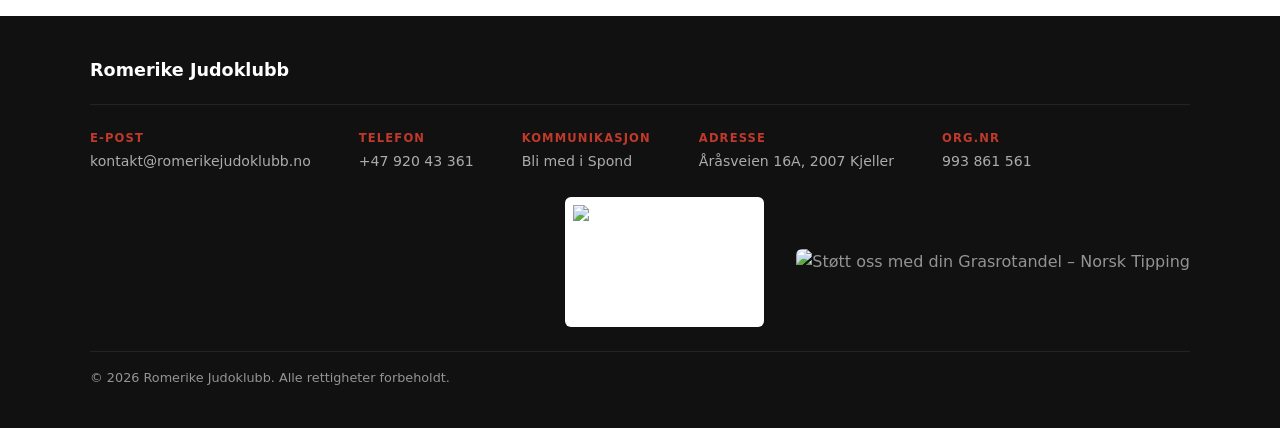
==== commit 2ed4c559: "Bytt ut Uchi mata gulbelte med bilde av guttene i korridoren" ====
--- a/index.html
+++ b/index.html
@@ -256,8 +256,8 @@
         <div class="gallery-item gallery-tall">
           <img src="pictures/galleri-kast.jpg" alt="Kast under trening" />
         </div>
-        <div class="gallery-item">
-          <img src="pictures/Uchi mata gulbelte.jpg" alt="Uchi mata" />
+        <div class="gallery-item gallery-tall">
+          <img src="pictures/gutter-korridor.jpg" alt="To gutter i korridoren" />
         </div>
         <div class="gallery-item">
           <img src="pictures/Gabriel Instruerer.jpg" alt="Gabriel instruerer" />
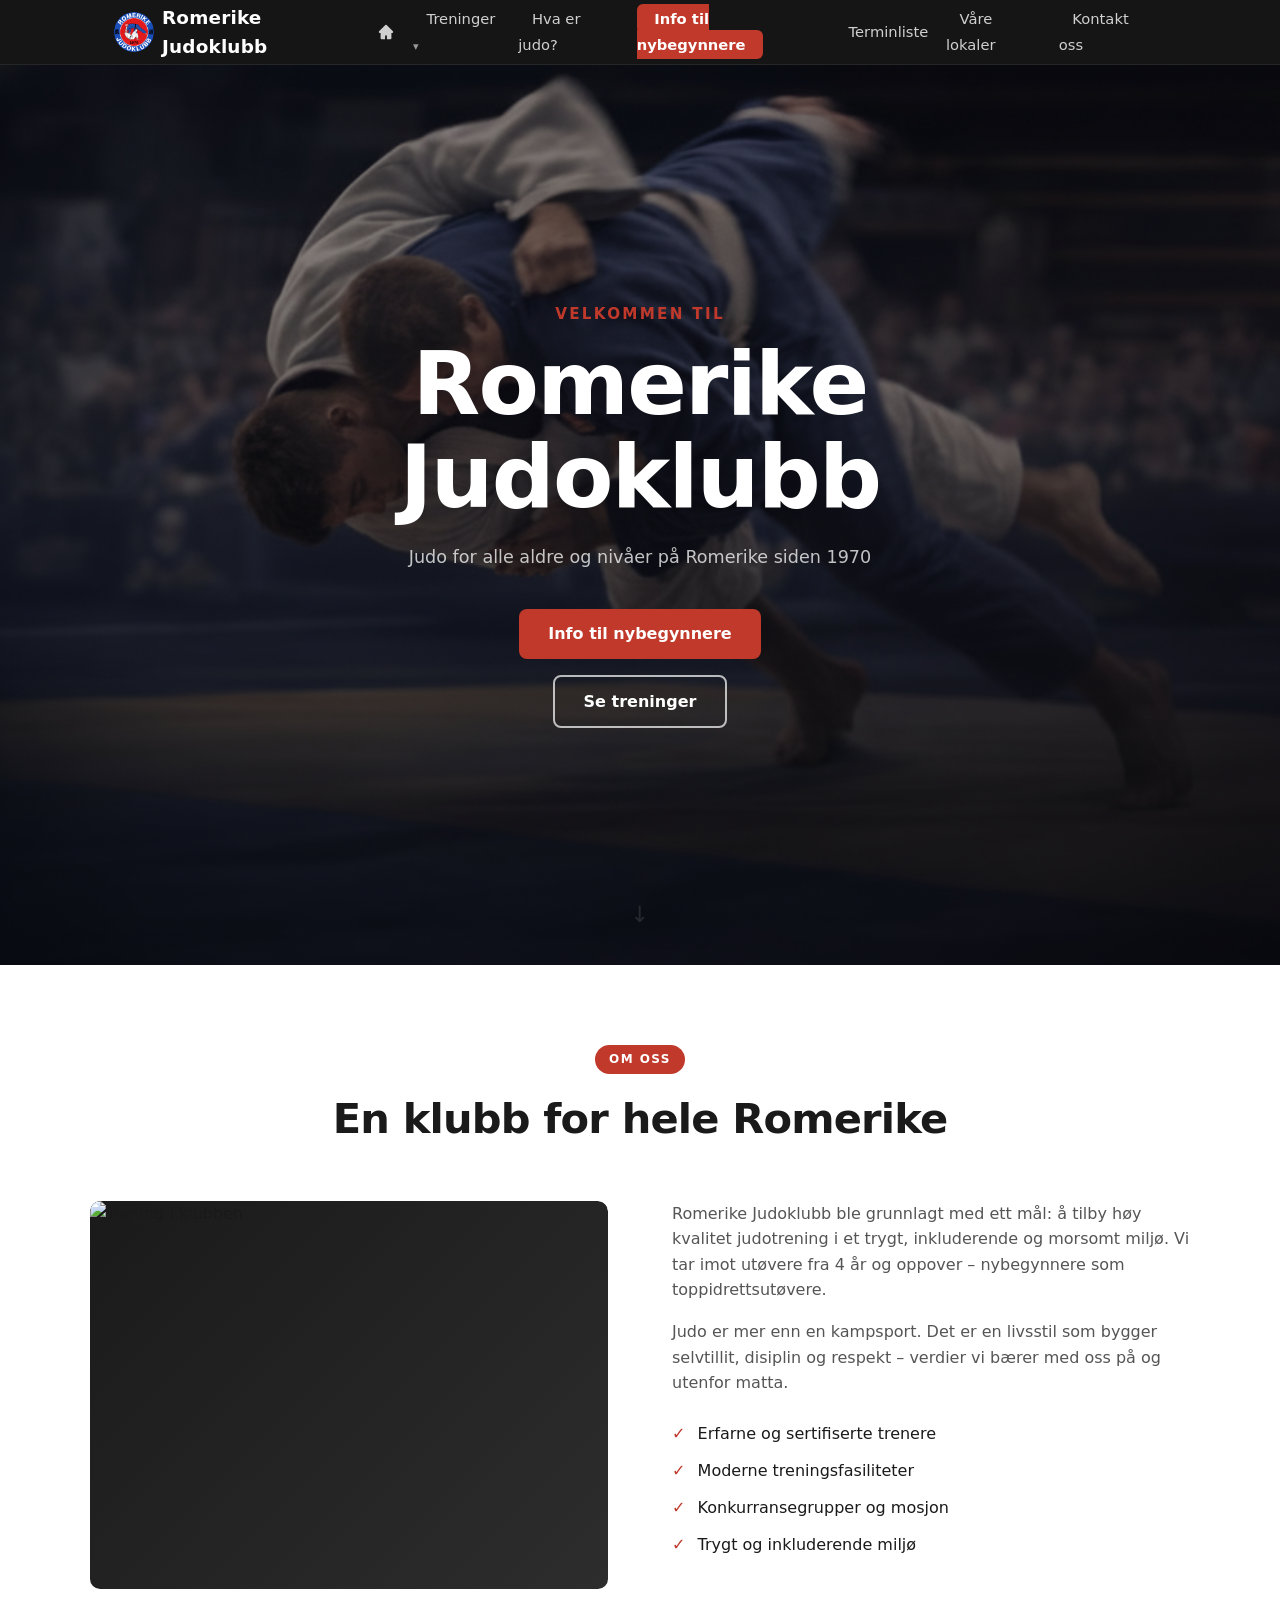
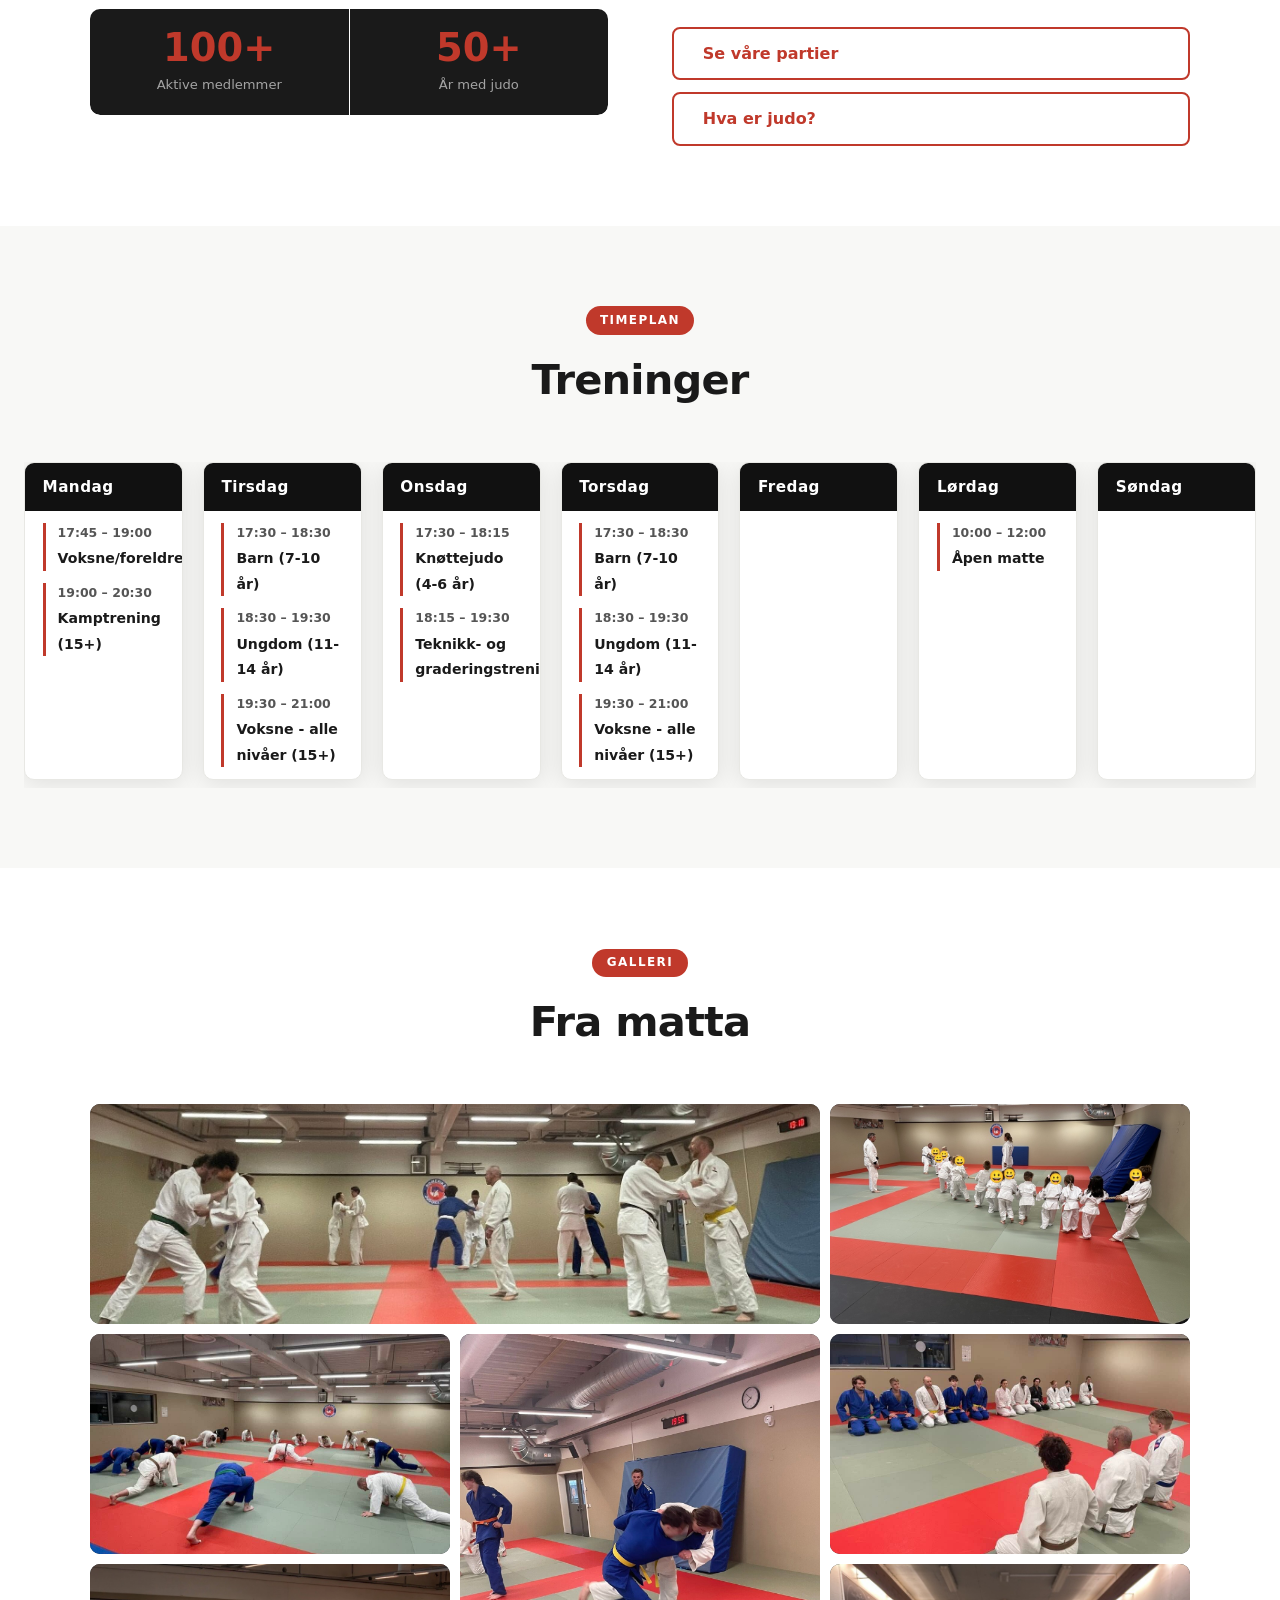
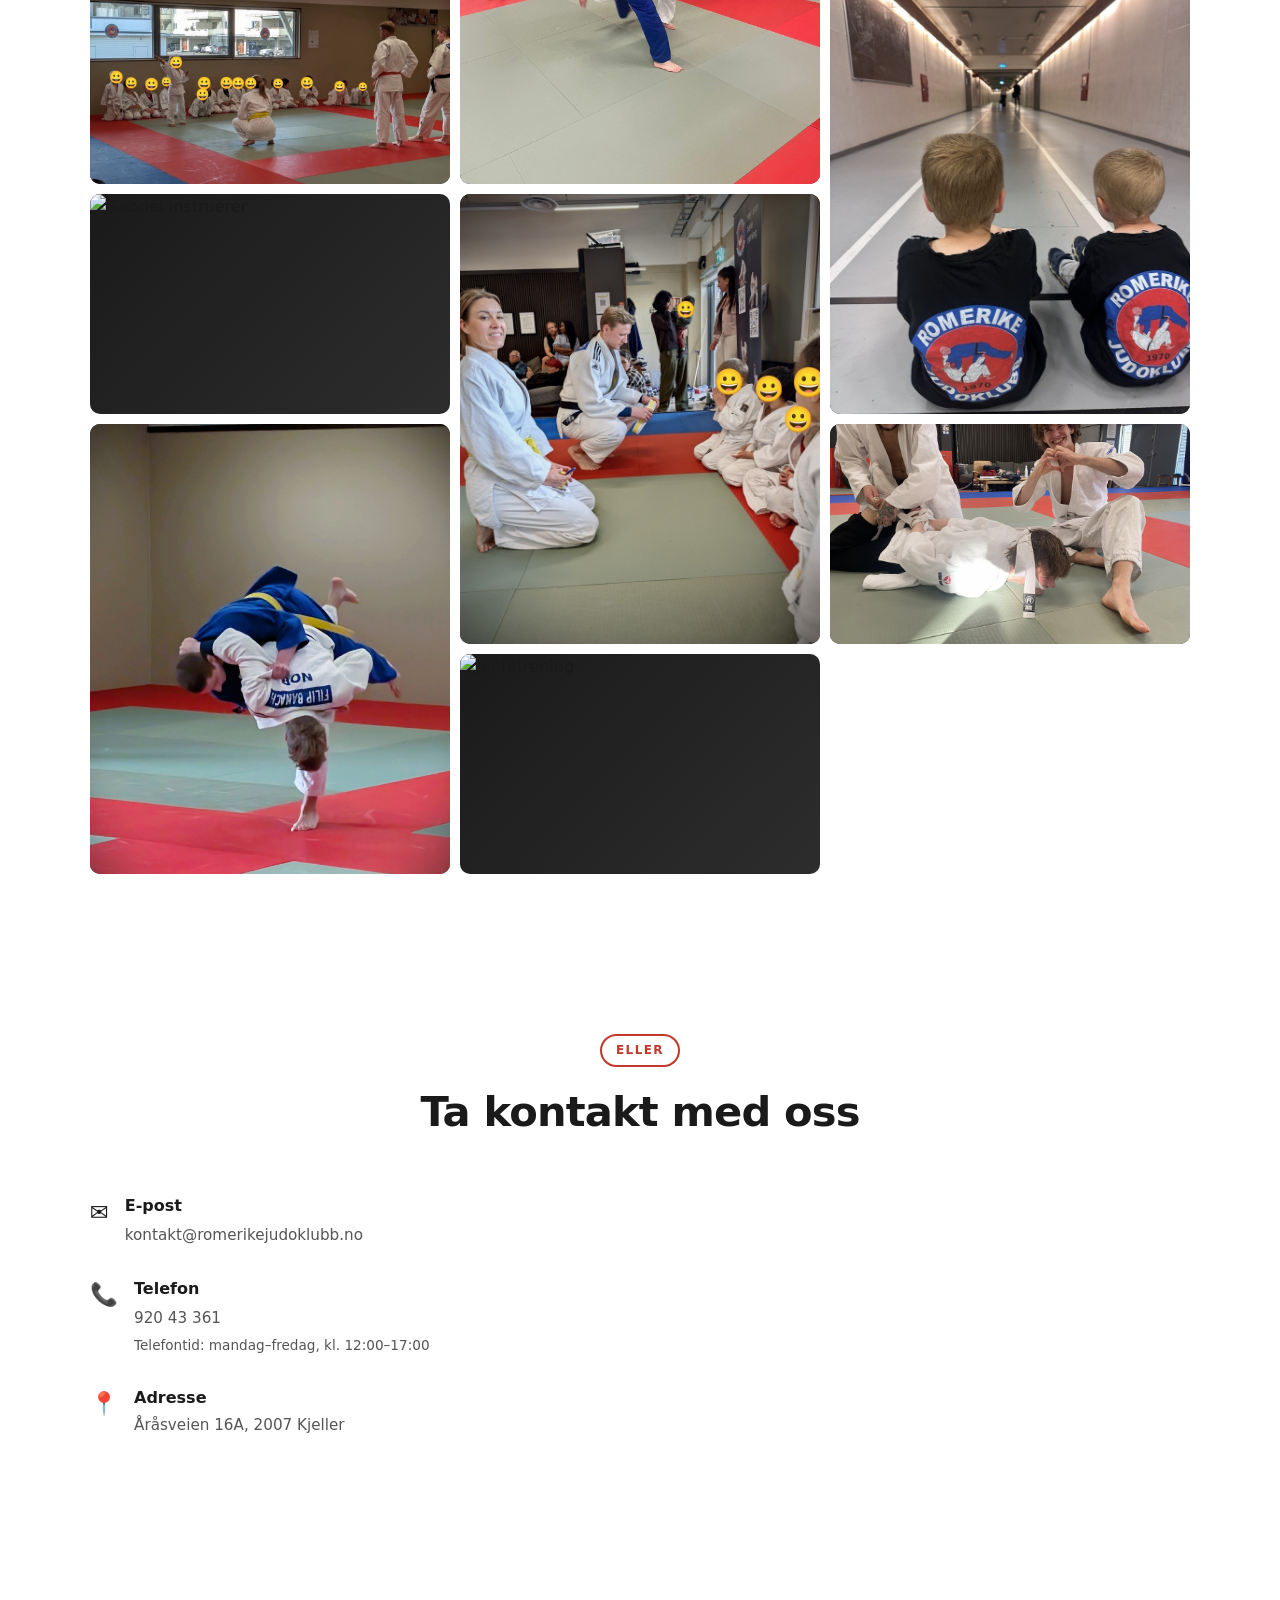
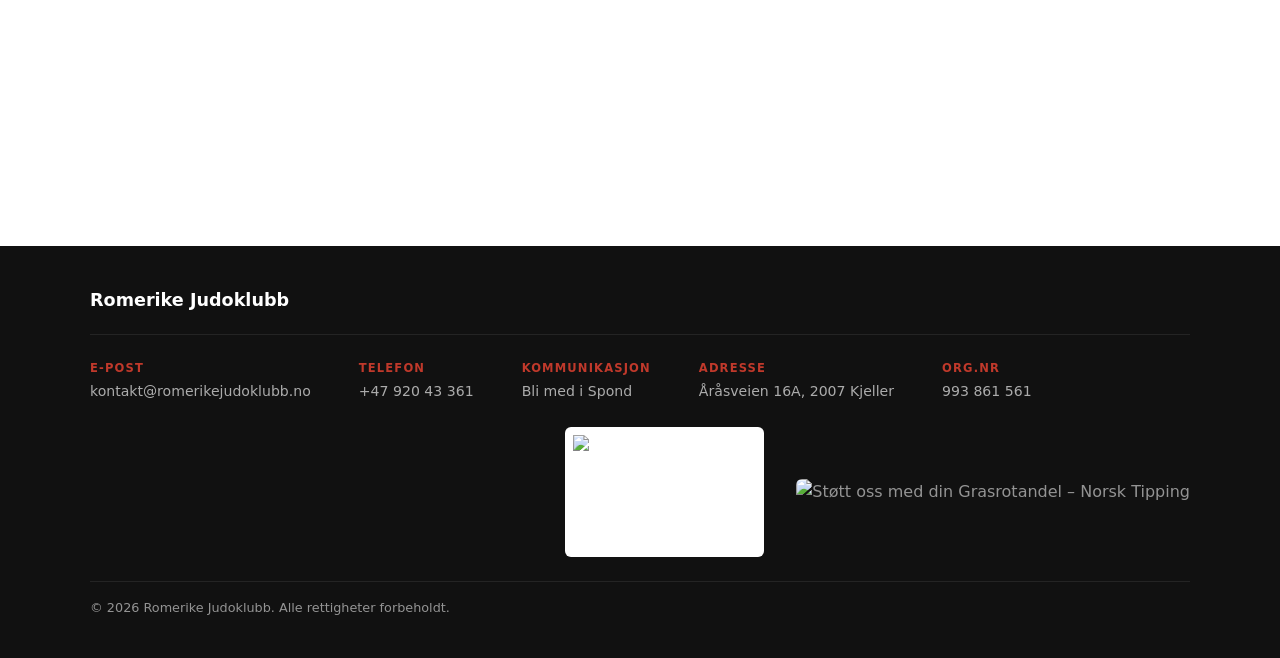
==== commit 99beb421: "Bland inn nye galleribilder blant de eksisterende" ====
--- a/index.html
+++ b/index.html
@@ -248,19 +248,28 @@
           <img src="pictures/galleri-trening-matte.jpg" alt="Trening på matta" />
         </div>
         <div class="gallery-item">
+          <img src="pictures/galleri-tauing.jpg" alt="Nybegynnere drar matte" />
+        </div>
+        <div class="gallery-item">
           <img src="pictures/galleri-tojning.jpg" alt="Tøyning før trening" />
-        </div>
-        <div class="gallery-item">
-          <img src="pictures/galleri-samling.jpg" alt="Samling på matta" />
         </div>
         <div class="gallery-item gallery-tall">
           <img src="pictures/galleri-kast.jpg" alt="Kast under trening" />
         </div>
+        <div class="gallery-item">
+          <img src="pictures/galleri-samling.jpg" alt="Samling på matta" />
+        </div>
+        <div class="gallery-item">
+          <img src="pictures/galleri-oppstilling.jpg" alt="Oppstilling på matta" />
+        </div>
         <div class="gallery-item gallery-tall">
           <img src="pictures/gutter-korridor.jpg" alt="To gutter i korridoren" />
         </div>
         <div class="gallery-item">
           <img src="pictures/Gabriel Instruerer.jpg" alt="Gabriel instruerer" />
+        </div>
+        <div class="gallery-item gallery-tall">
+          <img src="pictures/galleri-venting.jpg" alt="Venter på tur" />
         </div>
         <div class="gallery-item gallery-tall">
           <img src="pictures/uchimata-filip.jpg" alt="Uchi mata kast" />
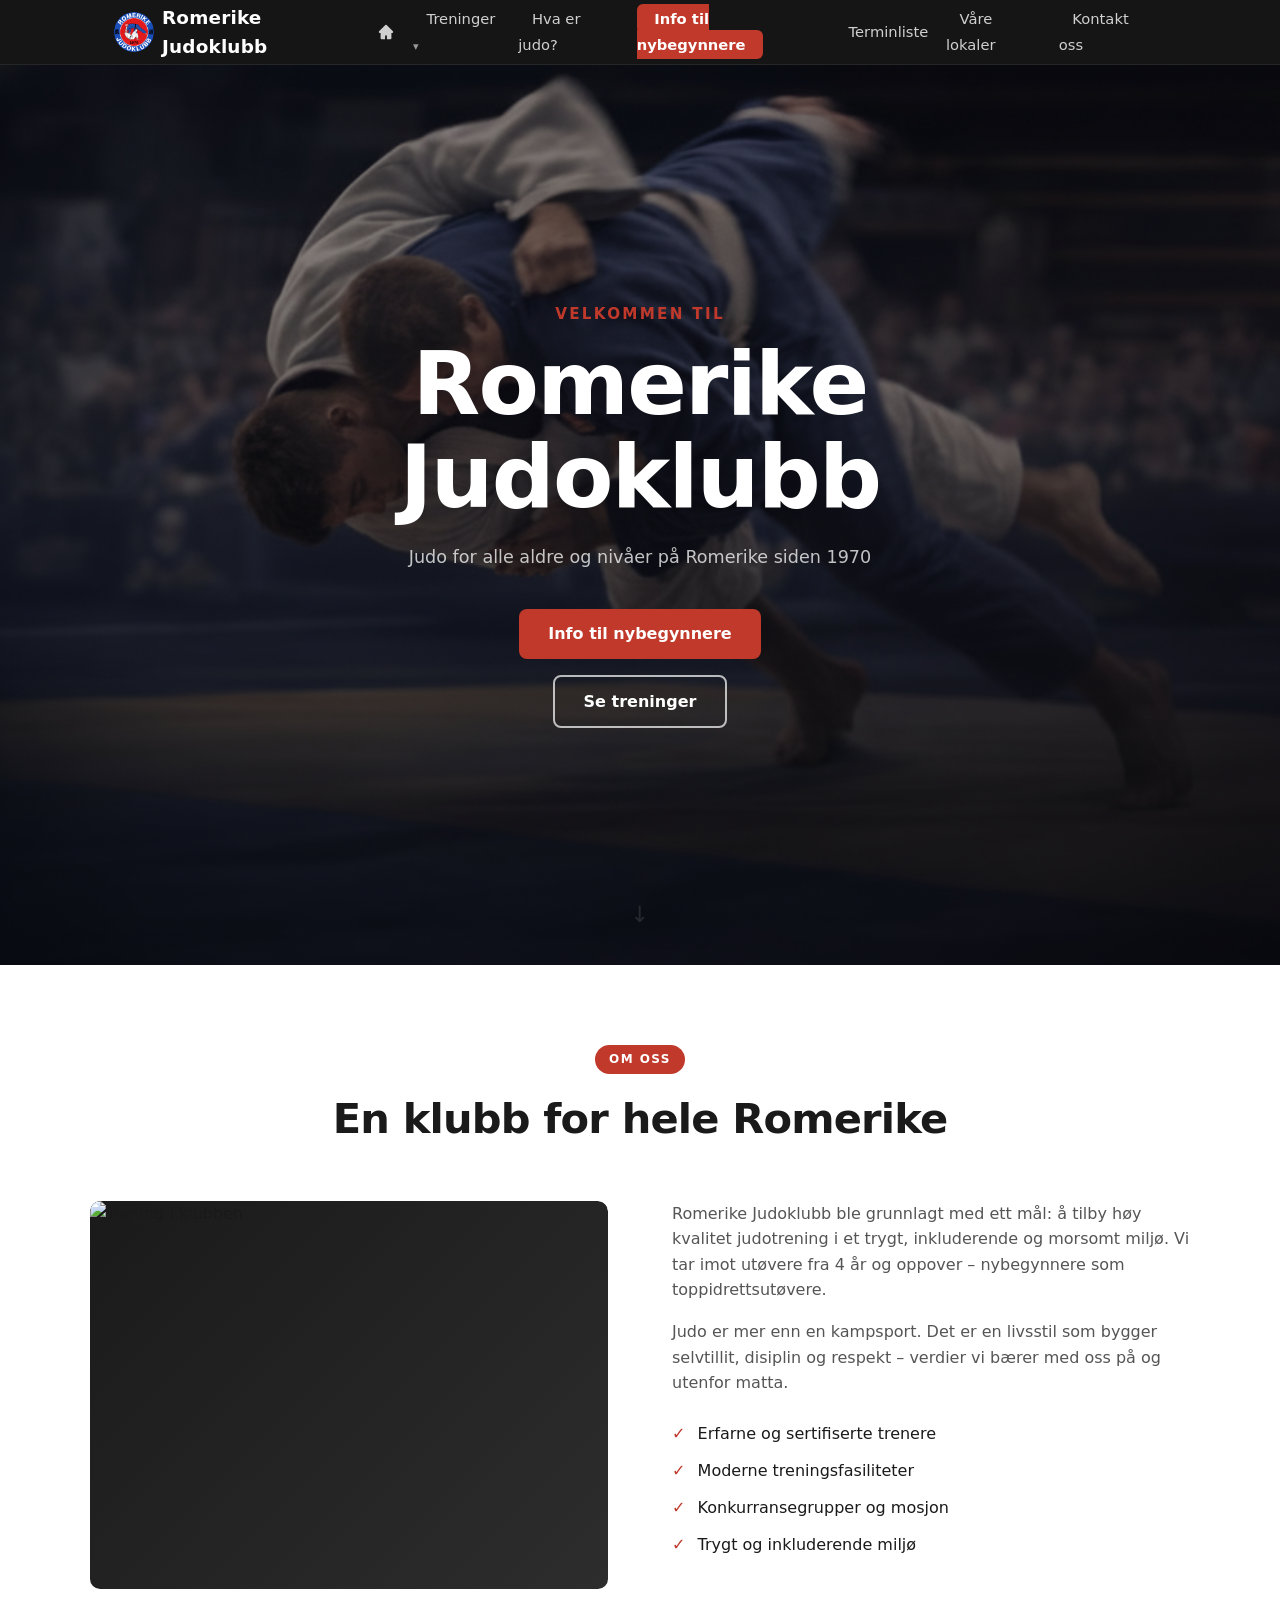
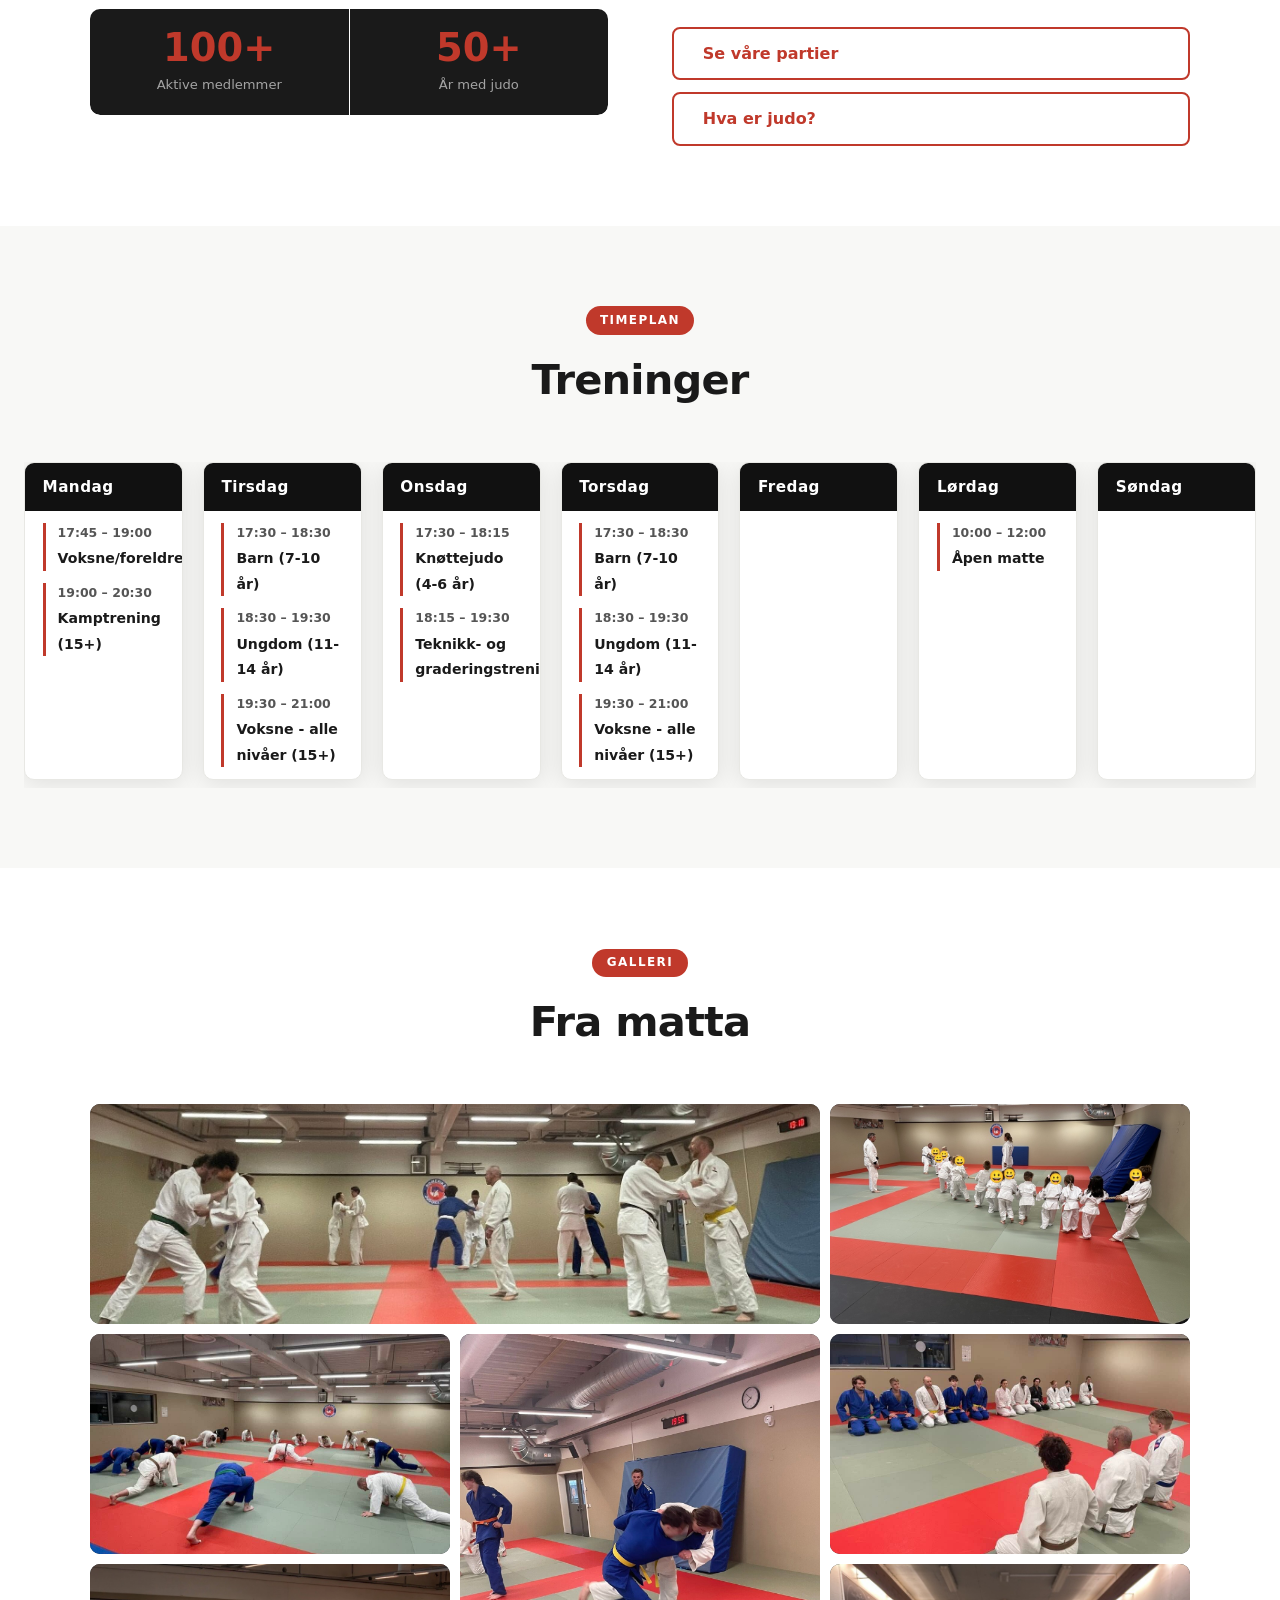
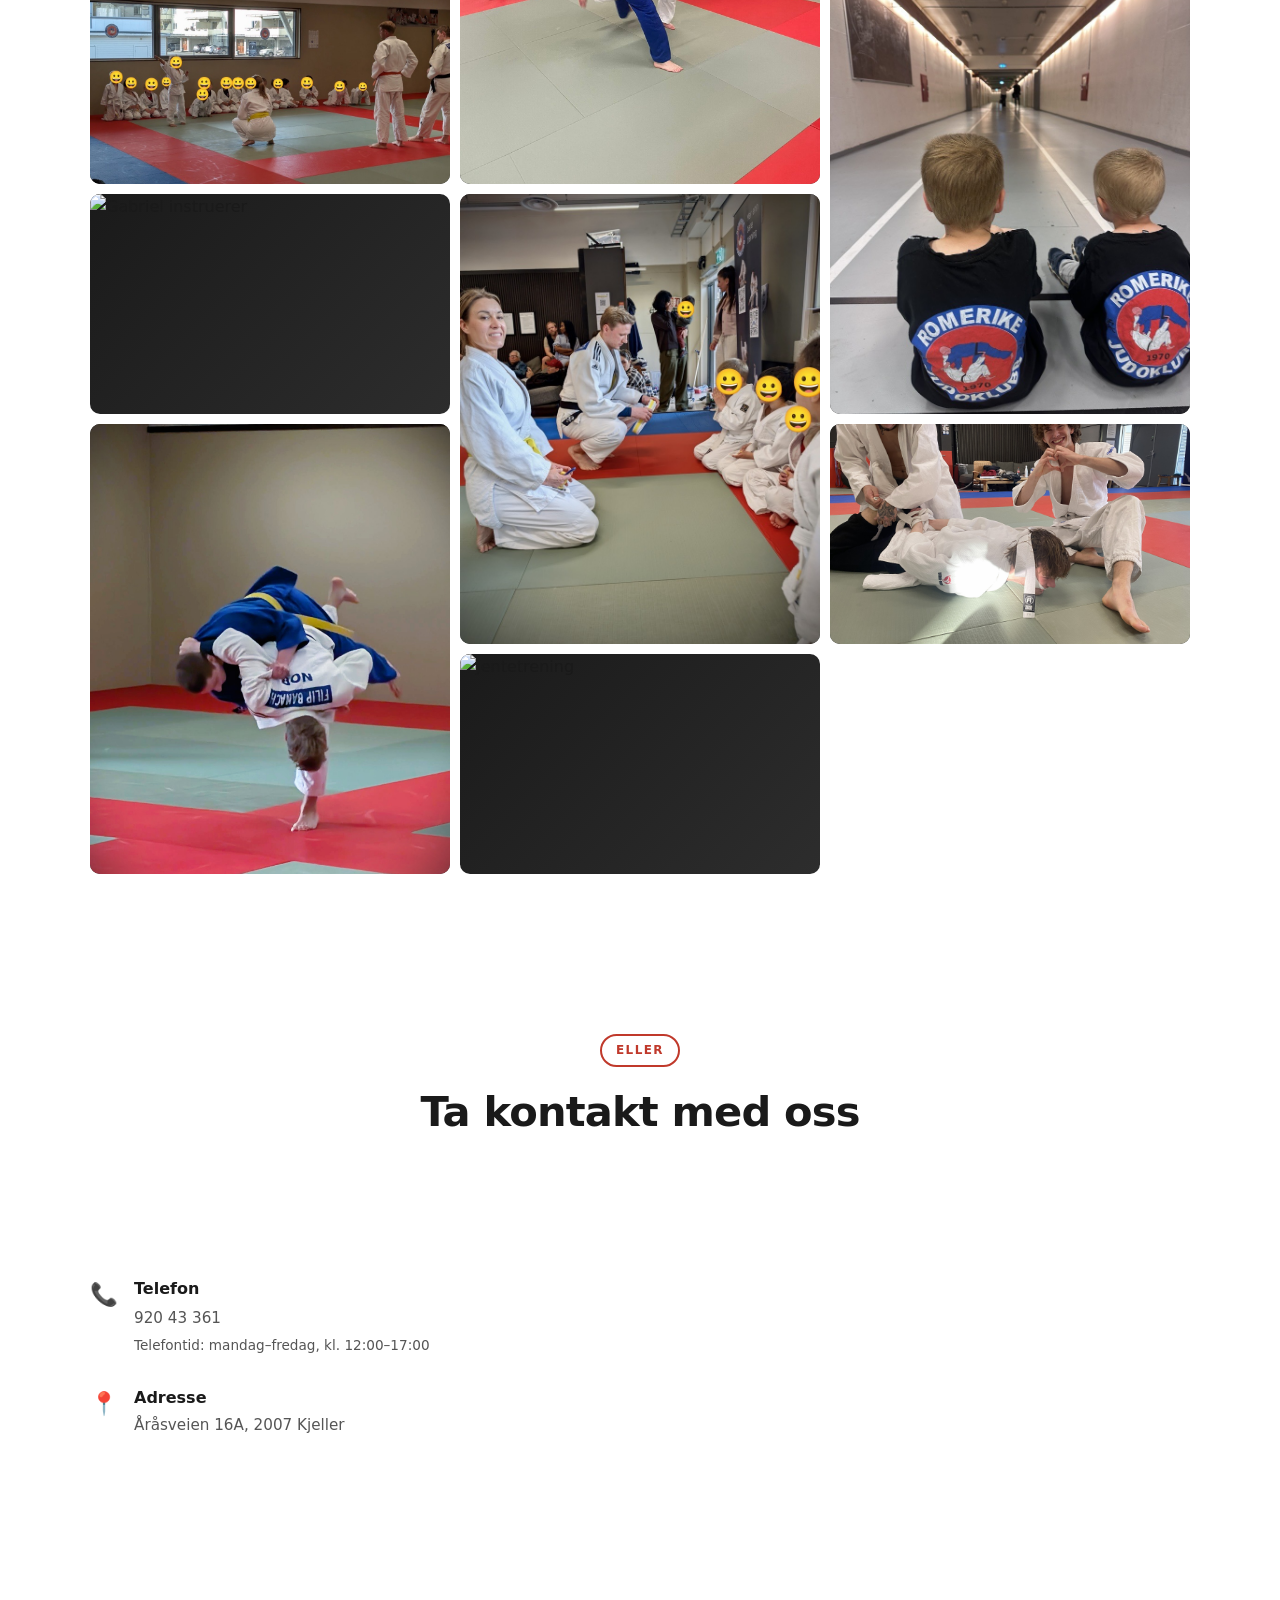
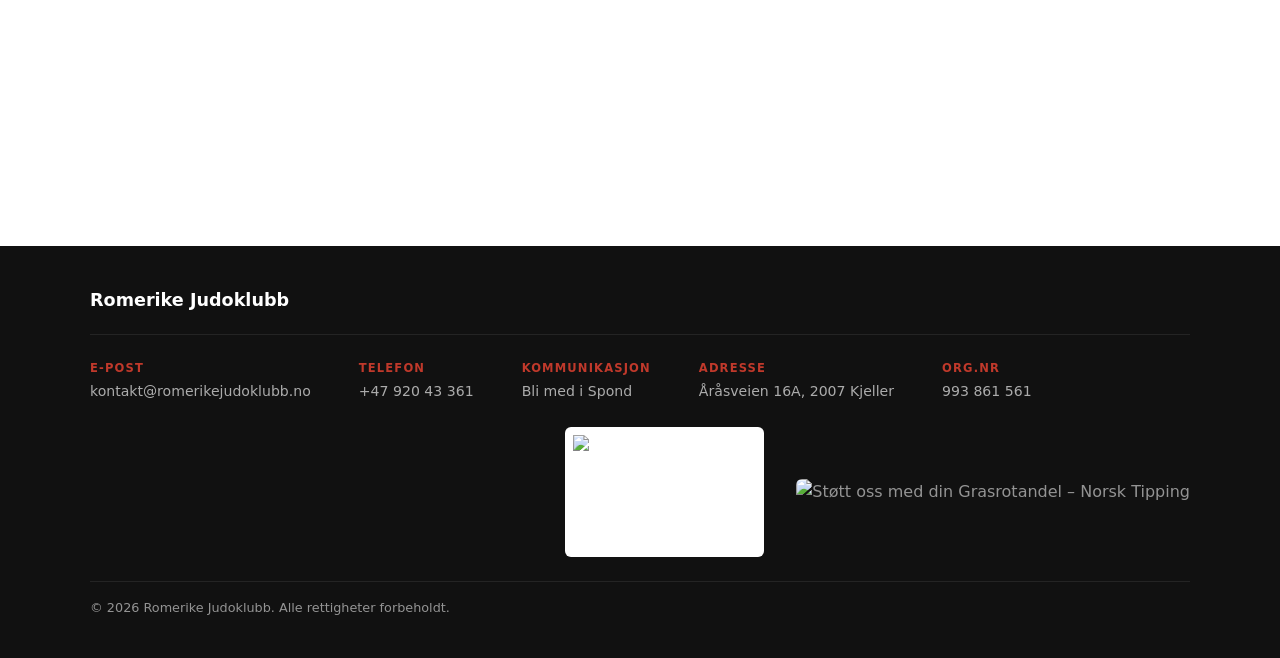
==== commit bfd5ce5c: "Oppdater tittel og meta-beskrivelse for SEO på forsiden, kurs- og judo-siden" ====
--- a/index.html
+++ b/index.html
@@ -3,8 +3,8 @@
 <head>
   <meta charset="UTF-8" />
   <meta name="viewport" content="width=device-width, initial-scale=1.0" />
-  <title>Romerike Judoklubb</title>
-  <meta name="description" content="Judo for alle aldre og nivåer - Kom og tren med oss!" />
+  <title>Romerike Judoklubb – kampsport for barn og voksne i Lillestrøm</title>
+  <meta name="description" content="Judo og kampsport for barn fra 4 år og voksne på Kjeller i Lillestrøm. Prøv gratis – trygt, sosialt og for alle nivåer." />
   <link rel="stylesheet" href="style.css" />
   <link rel="icon" href="pictures/logo.webp" type="image/webp">
   <style>
